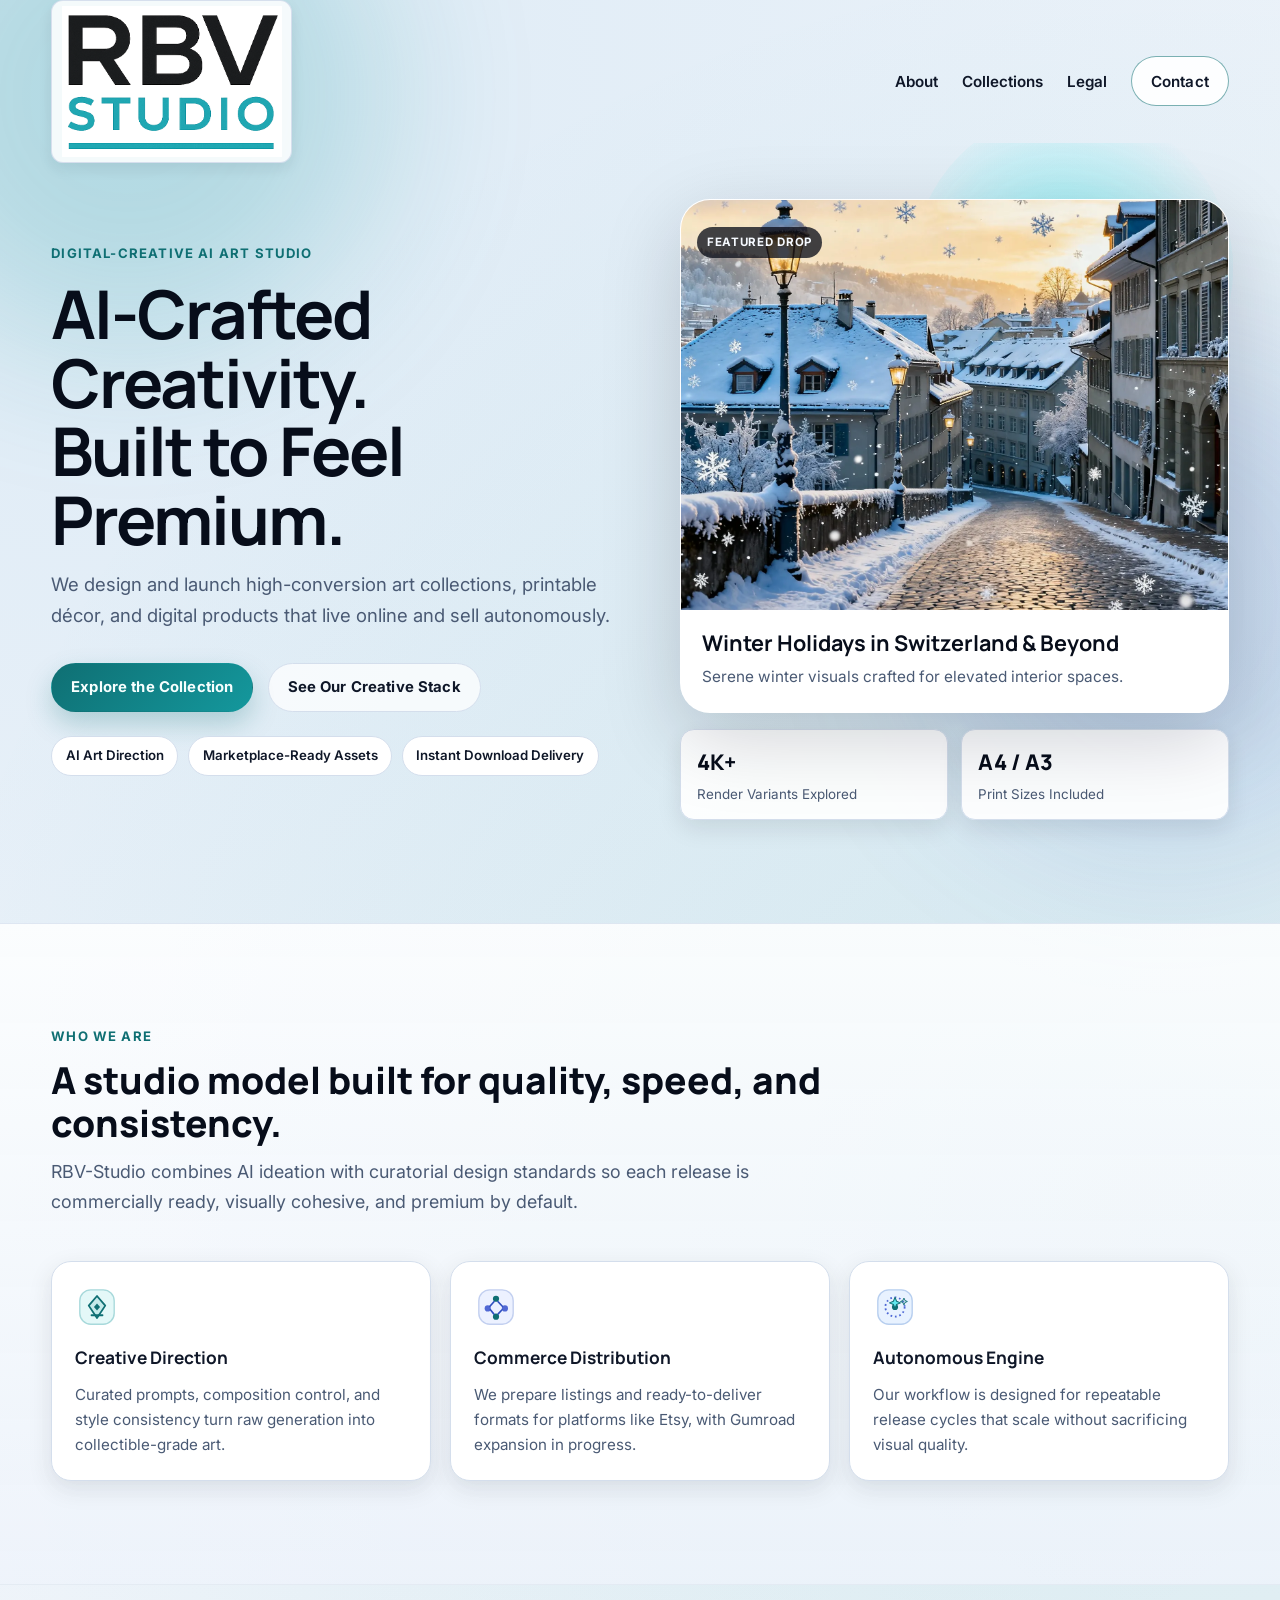
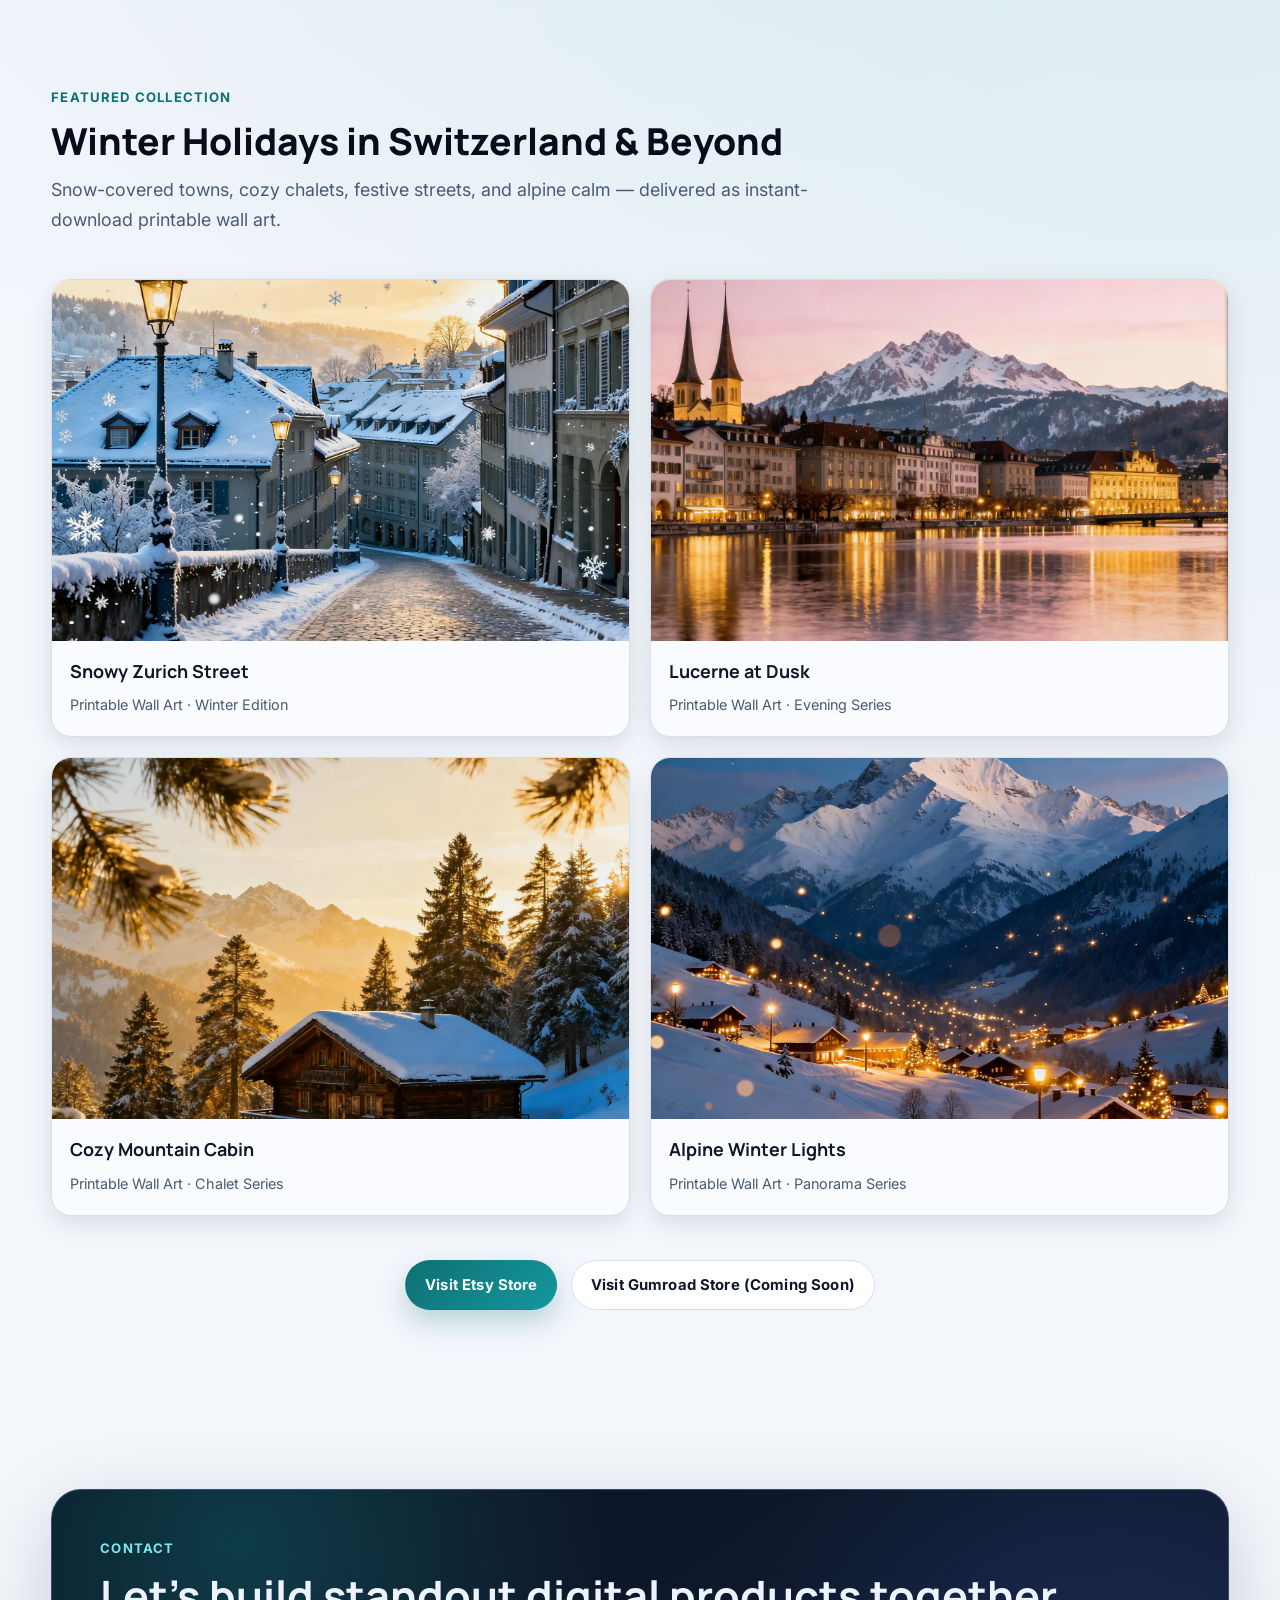
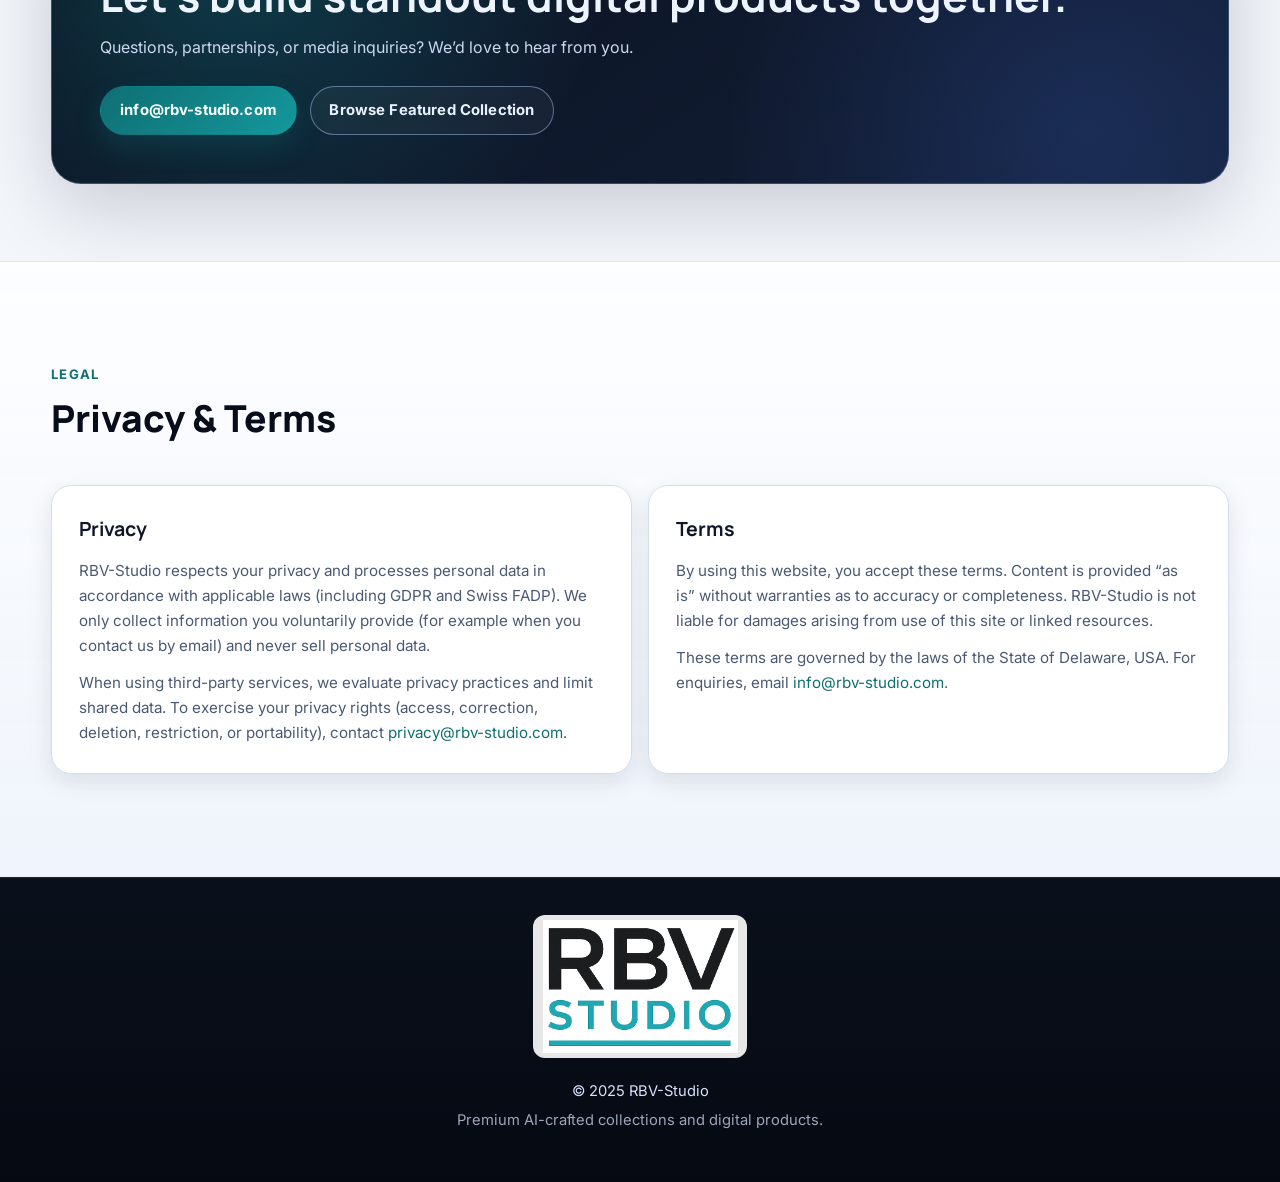
==== index.html @ 4bcbab63 "Remove non-studio venture branding elements Co-authored-by: Bandar Alsharfi <codedebate@users.norepl" ====
<!DOCTYPE html>
<html lang="en">
<head>
  <meta charset="utf-8" />
  <meta name="viewport" content="width=device-width, initial-scale=1" />
  <title>RBV-Studio — AI-Crafted Creativity, Elevated</title>
  <meta name="description" content="RBV-Studio builds premium AI-crafted art collections and digital goods designed to sell online, autonomously." />
  <meta name="theme-color" content="#0b111e" />
  <meta property="og:title" content="RBV-Studio — AI-Crafted Creativity, Elevated" />
  <meta property="og:description" content="Premium AI-generated art collections, templates, and digital products by RBV-Studio." />
  <meta property="og:type" content="website" />
  <meta property="og:image" content="assets/collections/zrh.png" />
  <meta name="twitter:card" content="summary_large_image" />
  <link rel="preconnect" href="https://fonts.googleapis.com" />
  <link rel="preconnect" href="https://fonts.gstatic.com" crossorigin />
  <link href="https://fonts.googleapis.com/css2?family=Inter:wght@400;500;600;700&family=Manrope:wght@600;700;800&display=swap" rel="stylesheet" />
  <link rel="icon" type="image/png" href="assets/favicon-32.png" />
  <link rel="manifest" href="assets/site.webmanifest" />
  <link rel="stylesheet" href="assets/style.css" />
</head>
<body>
  <div class="page-glow page-glow--top" aria-hidden="true"></div>
  <div class="page-glow page-glow--mid" aria-hidden="true"></div>

  <header class="site-header" role="banner" id="top">
    <div class="container header-inner">
      <a class="brand" href="#top" aria-label="RBV-Studio Home">
        <span class="brand-shell">
          <img src="assets/weblogo.png" alt="RBV-Studio logo" class="brand-logo" />
        </span>
      </a>

      <nav class="nav" aria-label="Primary navigation">
        <button class="nav-toggle" aria-controls="nav-menu" aria-expanded="false" aria-label="Toggle navigation menu">
          <span class="nav-toggle-bar"></span>
          <span class="nav-toggle-bar"></span>
          <span class="nav-toggle-bar"></span>
        </button>
        <ul id="nav-menu" class="nav-list">
          <li><a href="#about">About</a></li>
          <li><a href="#collections">Collections</a></li>
          <li><a href="#legal">Legal</a></li>
          <li><a class="btn btn-outline" href="#contact">Contact</a></li>
        </ul>
      </nav>
    </div>
  </header>

  <main>
    <section class="section hero" aria-labelledby="hero-title">
      <div class="container hero-grid">
        <div class="hero-copy reveal">
          <p class="eyebrow">Digital-Creative AI Art Studio</p>
          <h1 id="hero-title">AI-Crafted Creativity.<br />Built to Feel Premium.</h1>
          <p class="hero-subtitle">
            We design and launch high-conversion art collections, printable décor, and digital products that live online and sell autonomously.
          </p>
          <div class="hero-actions">
            <a class="btn btn-primary" href="#collections">Explore the Collection</a>
            <a class="btn btn-ghost" href="#about">See Our Creative Stack</a>
          </div>
          <ul class="hero-meta" aria-label="Highlights">
            <li>AI Art Direction</li>
            <li>Marketplace-Ready Assets</li>
            <li>Instant Download Delivery</li>
          </ul>
        </div>

        <div class="hero-visual reveal">
          <img src="assets/hero-aurora.svg" class="hero-illustration" alt="" aria-hidden="true" />
          <article class="spotlight-card">
            <p class="spotlight-label">Featured Drop</p>
            <figure class="spotlight-image">
              <picture>
                <source type="image/webp" srcset="assets/collections/optimized/zrh.webp" />
                <img src="assets/collections/zrh.png" alt="Snowy Zurich Street premium printable wall art" width="1200" height="800" />
              </picture>
            </figure>
            <div class="spotlight-copy">
              <h2>Winter Holidays in Switzerland &amp; Beyond</h2>
              <p>Serene winter visuals crafted for elevated interior spaces.</p>
            </div>
          </article>

          <div class="metric-grid" aria-label="Studio metrics">
            <div class="metric-card">
              <p class="metric-value">4K+</p>
              <p class="metric-label">Render Variants Explored</p>
            </div>
            <div class="metric-card">
              <p class="metric-value">A4 / A3</p>
              <p class="metric-label">Print Sizes Included</p>
            </div>
          </div>
        </div>
      </div>
    </section>

    <section id="about" class="section section-surface" aria-labelledby="about-title">
      <div class="container">
        <div class="section-head reveal">
          <p class="eyebrow">Who We Are</p>
          <h2 id="about-title">A studio model built for quality, speed, and consistency.</h2>
          <p class="lead">
            RBV-Studio combines AI ideation with curatorial design standards so each release is commercially ready, visually cohesive, and premium by default.
          </p>
        </div>

        <div class="pillar-grid">
          <article class="pillar-card reveal">
            <img src="assets/icon-craft.svg" alt="" aria-hidden="true" />
            <h3>Creative Direction</h3>
            <p>Curated prompts, composition control, and style consistency turn raw generation into collectible-grade art.</p>
          </article>
          <article class="pillar-card reveal">
            <img src="assets/icon-distribution.svg" alt="" aria-hidden="true" />
            <h3>Commerce Distribution</h3>
            <p>We prepare listings and ready-to-deliver formats for platforms like Etsy, with Gumroad expansion in progress.</p>
          </article>
          <article class="pillar-card reveal">
            <img src="assets/icon-autonomy.svg" alt="" aria-hidden="true" />
            <h3>Autonomous Engine</h3>
            <p>Our workflow is designed for repeatable release cycles that scale without sacrificing visual quality.</p>
          </article>
        </div>
      </div>
    </section>

    <section id="collections" class="section" aria-labelledby="collections-title">
      <div class="container">
        <div class="section-head reveal">
          <p class="eyebrow">Featured Collection</p>
          <h2 id="collections-title">Winter Holidays in Switzerland &amp; Beyond</h2>
          <p class="lead">
            Snow-covered towns, cozy chalets, festive streets, and alpine calm — delivered as instant-download printable wall art.
          </p>
        </div>

        <div class="collection-grid">
          <article class="collection-card reveal">
            <figure>
              <picture>
                <source type="image/webp" srcset="assets/collections/optimized/zrh.webp" />
                <img src="assets/collections/zrh.png" alt="Snowy Zurich Street printable wall art" loading="lazy" width="1200" height="800" />
              </picture>
            </figure>
            <div class="collection-copy">
              <h3>Snowy Zurich Street</h3>
              <p>Printable Wall Art · Winter Edition</p>
            </div>
          </article>

          <article class="collection-card reveal">
            <figure>
              <picture>
                <source type="image/webp" srcset="assets/collections/optimized/lu.webp" />
                <img src="assets/collections/lu.png" alt="Lucerne at Dusk printable wall art" loading="lazy" width="1200" height="800" />
              </picture>
            </figure>
            <div class="collection-copy">
              <h3>Lucerne at Dusk</h3>
              <p>Printable Wall Art · Evening Series</p>
            </div>
          </article>

          <article class="collection-card reveal">
            <figure>
              <picture>
                <source type="image/webp" srcset="assets/collections/optimized/cabin.webp" />
                <img src="assets/collections/cabin.png" alt="Cozy Mountain Cabin printable wall art" loading="lazy" width="1200" height="800" />
              </picture>
            </figure>
            <div class="collection-copy">
              <h3>Cozy Mountain Cabin</h3>
              <p>Printable Wall Art · Chalet Series</p>
            </div>
          </article>

          <article class="collection-card reveal">
            <figure>
              <picture>
                <source type="image/webp" srcset="assets/collections/optimized/alps.webp" />
                <img src="assets/collections/alps.png" alt="Alpine Winter Lights printable wall art" loading="lazy" width="1200" height="800" />
              </picture>
            </figure>
            <div class="collection-copy">
              <h3>Alpine Winter Lights</h3>
              <p>Printable Wall Art · Panorama Series</p>
            </div>
          </article>
        </div>

        <div class="collection-links reveal">
          <a class="btn btn-primary" href="https://www.etsy.com/shop/RBVStudioShop" target="_blank" rel="noopener">Visit Etsy Store</a>
          <a class="btn btn-secondary" href="#collections">Visit Gumroad Store (Coming Soon)</a>
        </div>
      </div>
    </section>

    <section id="contact" class="section section-cta" aria-labelledby="contact-title">
      <div class="container reveal">
        <div class="contact-card">
          <p class="eyebrow">Contact</p>
          <h2 id="contact-title">Let’s build standout digital products together.</h2>
          <p>Questions, partnerships, or media inquiries? We’d love to hear from you.</p>
          <div class="contact-actions">
            <a class="btn btn-primary" href="mailto:info@rbv-studio.com">info@rbv-studio.com</a>
            <a class="btn btn-ghost on-dark" href="#collections">Browse Featured Collection</a>
          </div>
        </div>
      </div>
    </section>

    <section id="legal" class="section section-surface legal" aria-labelledby="legal-title">
      <div class="container">
        <div class="section-head reveal">
          <p class="eyebrow">Legal</p>
          <h2 id="legal-title">Privacy &amp; Terms</h2>
        </div>
        <div class="legal-grid">
          <article class="legal-card reveal">
            <h3>Privacy</h3>
            <p>
              RBV-Studio respects your privacy and processes personal data in accordance with applicable laws (including GDPR and Swiss FADP). We only collect information you voluntarily provide (for example when you contact us by email) and never sell personal data.
            </p>
            <p>
              When using third-party services, we evaluate privacy practices and limit shared data. To exercise your privacy rights (access, correction, deletion, restriction, or portability), contact
              <a href="mailto:privacy@rbv-studio.com">privacy@rbv-studio.com</a>.
            </p>
          </article>
          <article class="legal-card reveal">
            <h3>Terms</h3>
            <p>
              By using this website, you accept these terms. Content is provided “as is” without warranties as to accuracy or completeness. RBV-Studio is not liable for damages arising from use of this site or linked resources.
            </p>
            <p>
              These terms are governed by the laws of the State of Delaware, USA. For enquiries, email
              <a href="mailto:info@rbv-studio.com">info@rbv-studio.com</a>.
            </p>
          </article>
        </div>
      </div>
    </section>
  </main>

  <footer class="site-footer" role="contentinfo">
    <div class="container footer-inner">
      <div class="footer-brand">
        <img src="assets/weblogo.png" alt="RBV-Studio logo" />
      </div>
      <p>© 2025 RBV-Studio</p>
      <p class="footer-muted">Premium AI-crafted collections and digital products.</p>
    </div>
  </footer>

  <script src="js/main.js"></script>
  <noscript>
    <style>
      .nav-toggle { display: none; }
      .nav-list { display: flex !important; position: static !important; max-height: none !important; opacity: 1 !important; visibility: visible !important; }
      .reveal { opacity: 1 !important; transform: none !important; }
    </style>
  </noscript>
</body>
</html>
---- assets/style.css ----
:root {
  --bg: #f3f6fb;
  --bg-deep: #0b111e;
  --surface: #ffffff;
  --surface-soft: #eef3fb;
  --surface-elevated: #f9fbff;
  --text: #0f1728;
  --text-strong: #070d1a;
  --muted: #4a5a74;
  --accent: #0f6f73;
  --accent-bright: #14989d;
  --accent-soft: #d7f1f2;
  --line: #d4deec;
  --line-dark: #24334e;
  --success: #0f8c54;
  --shadow-lg: 0 24px 80px rgba(7, 13, 26, 0.18);
  --shadow-md: 0 14px 38px rgba(10, 17, 31, 0.14);
  --shadow-sm: 0 8px 24px rgba(11, 17, 30, 0.1);
  --radius-xl: 30px;
  --radius-lg: 20px;
  --radius-md: 14px;
  --radius-sm: 10px;
  --max-width: 1200px;
  --header-height: 92px;
  --section-pad: clamp(4rem, 8vw, 7rem);
  --transition: 220ms ease;
}

*,
*::before,
*::after {
  box-sizing: border-box;
}

html {
  scroll-behavior: smooth;
}

body {
  margin: 0;
  font-family: "Inter", sans-serif;
  background:
    radial-gradient(circle at 10% 2%, rgba(66, 155, 207, 0.12), transparent 42%),
    radial-gradient(circle at 92% 28%, rgba(20, 152, 157, 0.12), transparent 38%),
    var(--bg);
  color: var(--text);
  line-height: 1.65;
  -webkit-font-smoothing: antialiased;
  text-rendering: optimizeLegibility;
}

a {
  color: var(--accent);
  text-decoration: none;
}

a:hover {
  text-decoration: underline;
}

img {
  max-width: 100%;
  display: block;
}

main {
  isolation: isolate;
}

.container {
  width: min(92%, var(--max-width));
  margin: 0 auto;
}

.section {
  padding: var(--section-pad) 0;
  position: relative;
}

.section-surface {
  background: linear-gradient(180deg, rgba(255, 255, 255, 0.84), rgba(238, 243, 251, 0.8));
  border-top: 1px solid rgba(212, 222, 236, 0.6);
  border-bottom: 1px solid rgba(212, 222, 236, 0.6);
}

.page-glow {
  position: fixed;
  width: 32rem;
  height: 32rem;
  border-radius: 50%;
  filter: blur(80px);
  opacity: 0.35;
  pointer-events: none;
  z-index: -2;
}

.page-glow--top {
  top: -10rem;
  left: -8rem;
  background: rgba(20, 152, 157, 0.6);
}

.page-glow--mid {
  bottom: 5%;
  right: -9rem;
  background: rgba(58, 98, 198, 0.42);
}

.eyebrow {
  margin: 0;
  color: var(--accent);
  font-size: 0.82rem;
  font-weight: 700;
  letter-spacing: 0.09em;
  text-transform: uppercase;
}

.section-head {
  max-width: 800px;
  margin-bottom: clamp(2rem, 4vw, 2.8rem);
}

.section-head h2 {
  margin: 0.7rem 0 0.8rem;
  font-family: "Manrope", sans-serif;
  font-weight: 800;
  font-size: clamp(1.7rem, 2.9vw, 2.7rem);
  line-height: 1.15;
  color: var(--text-strong);
}

.lead {
  margin: 0;
  color: var(--muted);
  font-size: clamp(1.02rem, 1.4vw, 1.15rem);
  max-width: 72ch;
}

.site-header {
  position: sticky;
  top: 0;
  z-index: 1100;
  border-bottom: 1px solid transparent;
  transition: background-color var(--transition), border-color var(--transition), box-shadow var(--transition);
}

.site-header.scrolled {
  background: rgba(243, 246, 251, 0.84);
  backdrop-filter: blur(14px);
  border-color: rgba(212, 222, 236, 0.72);
  box-shadow: 0 14px 30px rgba(11, 17, 30, 0.06);
}

.header-inner {
  min-height: var(--header-height);
  display: flex;
  justify-content: space-between;
  align-items: center;
  gap: 1rem;
}

.brand {
  display: inline-flex;
  align-items: center;
  text-decoration: none;
}

.brand-shell {
  border-radius: 12px;
  background: rgba(255, 255, 255, 0.85);
  padding: 0.32rem 0.6rem;
  border: 1px solid rgba(212, 222, 236, 0.95);
  box-shadow: 0 6px 14px rgba(8, 20, 40, 0.08);
}

.brand-logo {
  width: clamp(142px, 18vw, 220px);
  height: auto;
}

.nav {
  position: relative;
}

.nav-list {
  list-style: none;
  margin: 0;
  padding: 0;
  display: flex;
  align-items: center;
  gap: 1.5rem;
}

.nav-list a {
  color: var(--text);
  font-weight: 600;
  font-size: 0.95rem;
  text-decoration: none;
}

.nav-list a:hover {
  color: var(--accent);
}

.nav-toggle {
  display: none;
  width: 2.9rem;
  height: 2.9rem;
  border-radius: 50%;
  border: 1px solid var(--line);
  background: rgba(255, 255, 255, 0.9);
  align-items: center;
  justify-content: center;
  cursor: pointer;
  gap: 4px;
  padding: 0;
}

.nav-toggle-bar {
  width: 17px;
  height: 2px;
  border-radius: 2px;
  background: var(--text);
  display: block;
  transition: transform var(--transition), opacity var(--transition);
}

.nav-toggle[aria-expanded="true"] .nav-toggle-bar:nth-child(1) {
  transform: translateY(6px) rotate(45deg);
}

.nav-toggle[aria-expanded="true"] .nav-toggle-bar:nth-child(2) {
  opacity: 0;
}

.nav-toggle[aria-expanded="true"] .nav-toggle-bar:nth-child(3) {
  transform: translateY(-6px) rotate(-45deg);
}

.hero {
  padding-top: clamp(1rem, 3vw, 2.2rem);
}

.hero-grid {
  display: grid;
  grid-template-columns: minmax(0, 1fr) minmax(0, 0.95fr);
  gap: clamp(2rem, 4vw, 3.8rem);
  align-items: center;
}

.hero-copy h1 {
  margin: 0.9rem 0 1rem;
  font-family: "Manrope", sans-serif;
  font-size: clamp(2.2rem, 5.4vw, 4.2rem);
  line-height: 1.02;
  letter-spacing: -0.03em;
  color: var(--text-strong);
}

.hero-subtitle {
  margin: 0;
  max-width: 60ch;
  color: var(--muted);
  font-size: clamp(1.05rem, 1.45vw, 1.22rem);
}

.hero-actions {
  margin-top: 2rem;
  display: flex;
  gap: 0.9rem;
  flex-wrap: wrap;
}

.hero-meta {
  margin: 1.5rem 0 0;
  padding: 0;
  list-style: none;
  display: flex;
  flex-wrap: wrap;
  gap: 0.6rem;
}

.hero-meta li {
  background: var(--surface);
  border: 1px solid var(--line);
  color: var(--text);
  font-size: 0.83rem;
  font-weight: 600;
  border-radius: 999px;
  padding: 0.5rem 0.85rem;
}

.hero-visual {
  position: relative;
}

.hero-illustration {
  position: absolute;
  top: -9%;
  right: -5%;
  width: min(560px, 100%);
  z-index: 0;
  opacity: 0.95;
}

.spotlight-card {
  position: relative;
  z-index: 2;
  border-radius: var(--radius-xl);
  overflow: hidden;
  background: var(--surface);
  border: 1px solid rgba(255, 255, 255, 0.7);
  box-shadow: var(--shadow-lg);
}

.spotlight-label {
  position: absolute;
  top: 1rem;
  left: 1rem;
  background: rgba(8, 13, 24, 0.76);
  color: #f5f9ff;
  padding: 0.35rem 0.62rem;
  border-radius: 999px;
  font-size: 0.72rem;
  font-weight: 700;
  letter-spacing: 0.06em;
  text-transform: uppercase;
  z-index: 2;
}

.spotlight-image {
  margin: 0;
  aspect-ratio: 4 / 3;
}

.spotlight-image img {
  width: 100%;
  height: 100%;
  object-fit: cover;
}

.spotlight-copy {
  padding: 1.25rem 1.3rem 1.4rem;
}

.spotlight-copy h2 {
  margin: 0;
  font-family: "Manrope", sans-serif;
  font-size: 1.35rem;
  line-height: 1.2;
  color: var(--text-strong);
}

.spotlight-copy p {
  margin: 0.5rem 0 0;
  color: var(--muted);
  font-size: 0.96rem;
}

.metric-grid {
  margin-top: 1rem;
  display: grid;
  grid-template-columns: repeat(2, minmax(0, 1fr));
  gap: 0.8rem;
}

.metric-card {
  border-radius: var(--radius-md);
  border: 1px solid var(--line);
  background: rgba(255, 255, 255, 0.92);
  padding: 0.9rem 1rem;
  box-shadow: var(--shadow-sm);
}

.metric-value {
  margin: 0;
  font-family: "Manrope", sans-serif;
  font-weight: 800;
  font-size: 1.35rem;
  color: var(--text-strong);
}

.metric-label {
  margin: 0.2rem 0 0;
  color: var(--muted);
  font-size: 0.84rem;
}

.pillar-grid {
  display: grid;
  grid-template-columns: repeat(3, minmax(0, 1fr));
  gap: 1.2rem;
}

.pillar-card {
  background: var(--surface);
  border: 1px solid var(--line);
  border-radius: var(--radius-lg);
  padding: 1.45rem;
  box-shadow: var(--shadow-sm);
}

.pillar-card img {
  width: 44px;
  height: 44px;
  margin-bottom: 0.9rem;
}

.pillar-card h3 {
  margin: 0;
  font-size: 1.08rem;
  font-family: "Manrope", sans-serif;
}

.pillar-card p {
  margin: 0.6rem 0 0;
  color: var(--muted);
  font-size: 0.95rem;
}

.collection-grid {
  display: grid;
  grid-template-columns: repeat(2, minmax(0, 1fr));
  gap: 1.25rem;
}

.collection-card {
  background: var(--surface-elevated);
  border: 1px solid var(--line);
  border-radius: var(--radius-lg);
  overflow: hidden;
  box-shadow: var(--shadow-sm);
  transition: transform var(--transition), box-shadow var(--transition), border-color var(--transition);
}

.collection-card:hover {
  transform: translateY(-3px);
  box-shadow: var(--shadow-md);
  border-color: rgba(20, 152, 157, 0.42);
}

.collection-card figure {
  margin: 0;
  aspect-ratio: 16 / 10;
}

.collection-card img {
  width: 100%;
  height: 100%;
  object-fit: cover;
}

.collection-copy {
  padding: 1rem 1.1rem 1.2rem;
}

.collection-copy h3 {
  margin: 0;
  font-family: "Manrope", sans-serif;
  font-size: 1.12rem;
}

.collection-copy p {
  margin: 0.45rem 0 0;
  color: var(--muted);
  font-size: 0.9rem;
}

.collection-links {
  display: flex;
  justify-content: center;
  gap: 0.85rem;
  margin-top: clamp(2rem, 3.5vw, 2.8rem);
  flex-wrap: wrap;
}

.section-cta {
  padding-top: clamp(3.5rem, 6vw, 5rem);
  padding-bottom: clamp(3.5rem, 6vw, 5rem);
}

.contact-card {
  background:
    radial-gradient(circle at 16% 18%, rgba(20, 152, 157, 0.3), transparent 36%),
    radial-gradient(circle at 88% 82%, rgba(58, 98, 198, 0.24), transparent 34%),
    linear-gradient(145deg, #0b1220, #121e36);
  border: 1px solid rgba(104, 130, 177, 0.45);
  box-shadow: var(--shadow-lg);
  border-radius: var(--radius-xl);
  padding: clamp(1.8rem, 3.8vw, 3rem);
  color: #eef4ff;
}

.contact-card .eyebrow {
  color: #7ee8ec;
}

.contact-card h2 {
  margin: 0.75rem 0 0.9rem;
  font-family: "Manrope", sans-serif;
  font-size: clamp(1.7rem, 3.4vw, 2.7rem);
  line-height: 1.1;
}

.contact-card p {
  margin: 0;
  color: #ccd8f0;
  max-width: 65ch;
}

.contact-actions {
  margin-top: 1.6rem;
  display: flex;
  gap: 0.8rem;
  flex-wrap: wrap;
}

.legal-grid {
  display: grid;
  grid-template-columns: repeat(2, minmax(0, 1fr));
  gap: 1rem;
}

.legal-card {
  background: var(--surface);
  border: 1px solid var(--line);
  border-radius: var(--radius-lg);
  box-shadow: var(--shadow-sm);
  padding: clamp(1.2rem, 2.2vw, 1.7rem);
}

.legal-card h3 {
  margin: 0 0 0.8rem;
  font-family: "Manrope", sans-serif;
  font-size: 1.22rem;
}

.legal-card p {
  margin: 0 0 0.75rem;
  color: var(--muted);
  font-size: 0.95rem;
}

.legal-card p:last-child {
  margin-bottom: 0;
}

.site-footer {
  background: linear-gradient(180deg, #0a101b, #050912);
  color: #d5e2ff;
  border-top: 1px solid rgba(52, 72, 109, 0.5);
}

.footer-inner {
  padding: 2.3rem 0 2.8rem;
  text-align: center;
}

.footer-brand {
  display: inline-flex;
  border-radius: 12px;
  background: rgba(255, 255, 255, 0.9);
  padding: 0.32rem 0.62rem;
  margin-bottom: 1rem;
}

.footer-brand img {
  width: clamp(142px, 16vw, 195px);
  height: auto;
}

.footer-inner p {
  margin: 0.3rem 0;
  font-size: 0.92rem;
}

.footer-muted {
  color: rgba(213, 226, 255, 0.72);
  font-size: 0.88rem;
}

.btn {
  display: inline-flex;
  align-items: center;
  justify-content: center;
  gap: 0.4rem;
  border-radius: 999px;
  border: 1px solid transparent;
  font-weight: 700;
  font-size: 0.93rem;
  letter-spacing: 0.01em;
  padding: 0.72rem 1.18rem;
  text-decoration: none;
  cursor: pointer;
  transition: transform var(--transition), background-color var(--transition), border-color var(--transition), color var(--transition), box-shadow var(--transition);
}

.btn:hover {
  text-decoration: none;
  transform: translateY(-1px);
}

.btn-primary {
  background: linear-gradient(135deg, var(--accent), var(--accent-bright));
  color: #f7fffe;
  box-shadow: 0 12px 26px rgba(15, 111, 115, 0.25);
}

.btn-primary:hover {
  filter: brightness(1.04);
}

.btn-secondary {
  background: var(--surface);
  color: var(--text);
  border-color: var(--line);
}

.btn-secondary:hover {
  border-color: var(--accent);
  color: var(--accent);
}

.btn-outline {
  border-color: rgba(15, 111, 115, 0.55);
  color: var(--accent);
  background: rgba(255, 255, 255, 0.9);
}

.btn-outline:hover {
  background: rgba(15, 111, 115, 0.08);
}

.btn-ghost {
  border-color: var(--line);
  color: var(--text);
  background: rgba(255, 255, 255, 0.72);
}

.btn-ghost:hover {
  border-color: var(--accent);
  color: var(--accent);
}

.btn-ghost.on-dark {
  border-color: rgba(176, 206, 255, 0.46);
  color: #e8f1ff;
  background: rgba(255, 255, 255, 0.04);
}

.btn-ghost.on-dark:hover {
  border-color: #7ee8ec;
  color: #e8ffff;
  background: rgba(126, 232, 236, 0.1);
}

.section[id] {
  scroll-margin-top: calc(var(--header-height) + 1.5rem);
}

:focus-visible {
  outline: 3px solid rgba(20, 152, 157, 0.45);
  outline-offset: 2px;
}

.reveal {
  opacity: 1;
  transform: none;
  transition: opacity 350ms ease, transform 350ms ease;
}

.reveal.is-visible {
  opacity: 1;
  transform: none;
}

@media (max-width: 1080px) {
  :root {
    --header-height: 86px;
  }

  .hero-grid {
    grid-template-columns: 1fr;
    gap: 2.1rem;
  }

  .hero-illustration {
    top: -9%;
    right: 0;
    width: min(620px, 96%);
  }

  .section-head {
    max-width: 95%;
  }
}

@media (max-width: 900px) {
  :root {
    --section-pad: clamp(3.2rem, 8vw, 5rem);
  }

  .nav-toggle {
    display: inline-flex;
    flex-direction: column;
  }

  .nav-list {
    position: absolute;
    right: 0;
    top: calc(100% + 0.55rem);
    width: min(19rem, 90vw);
    background: rgba(255, 255, 255, 0.98);
    border: 1px solid var(--line);
    border-radius: 18px;
    box-shadow: 0 18px 36px rgba(8, 16, 31, 0.16);
    padding: 0.8rem;
    gap: 0.35rem;
    flex-direction: column;
    align-items: stretch;
    opacity: 0;
    visibility: hidden;
    transform: translateY(-8px);
    pointer-events: none;
    transition: opacity var(--transition), transform var(--transition), visibility var(--transition);
  }

  .nav-list.open {
    opacity: 1;
    visibility: visible;
    transform: translateY(0);
    pointer-events: auto;
  }

  .nav-list a {
    border-radius: 11px;
    padding: 0.72rem 0.75rem;
    width: 100%;
  }

  .nav-list a:hover {
    background: var(--surface-soft);
  }

  .btn-outline {
    justify-content: center;
  }

  .pillar-grid,
  .collection-grid,
  .legal-grid {
    grid-template-columns: 1fr;
  }
}

@media (max-width: 640px) {
  :root {
    --header-height: 78px;
  }

  body.menu-open {
    overflow: hidden;
  }

  .brand-shell {
    padding: 0.2rem 0.42rem;
  }

  .brand-logo {
    width: clamp(116px, 37vw, 156px);
  }

  .hero-actions,
  .contact-actions {
    flex-direction: column;
    align-items: stretch;
  }

  .hero-actions .btn,
  .contact-actions .btn {
    width: 100%;
  }

  .hero-meta {
    gap: 0.45rem;
  }

  .hero-meta li {
    font-size: 0.78rem;
    padding: 0.45rem 0.7rem;
  }

  .metric-grid {
    grid-template-columns: 1fr;
  }

  .collection-links .btn {
    width: 100%;
  }

  .contact-card {
    border-radius: 24px;
  }

  .legal-card p {
    font-size: 0.92rem;
  }
}

@media (prefers-reduced-motion: reduce) {
  *,
  *::before,
  *::after {
    animation-duration: 0.01ms !important;
    animation-iteration-count: 1 !important;
    transition-duration: 0.01ms !important;
    scroll-behavior: auto !important;
  }

  .reveal {
    opacity: 1 !important;
    transform: none !important;
  }
}
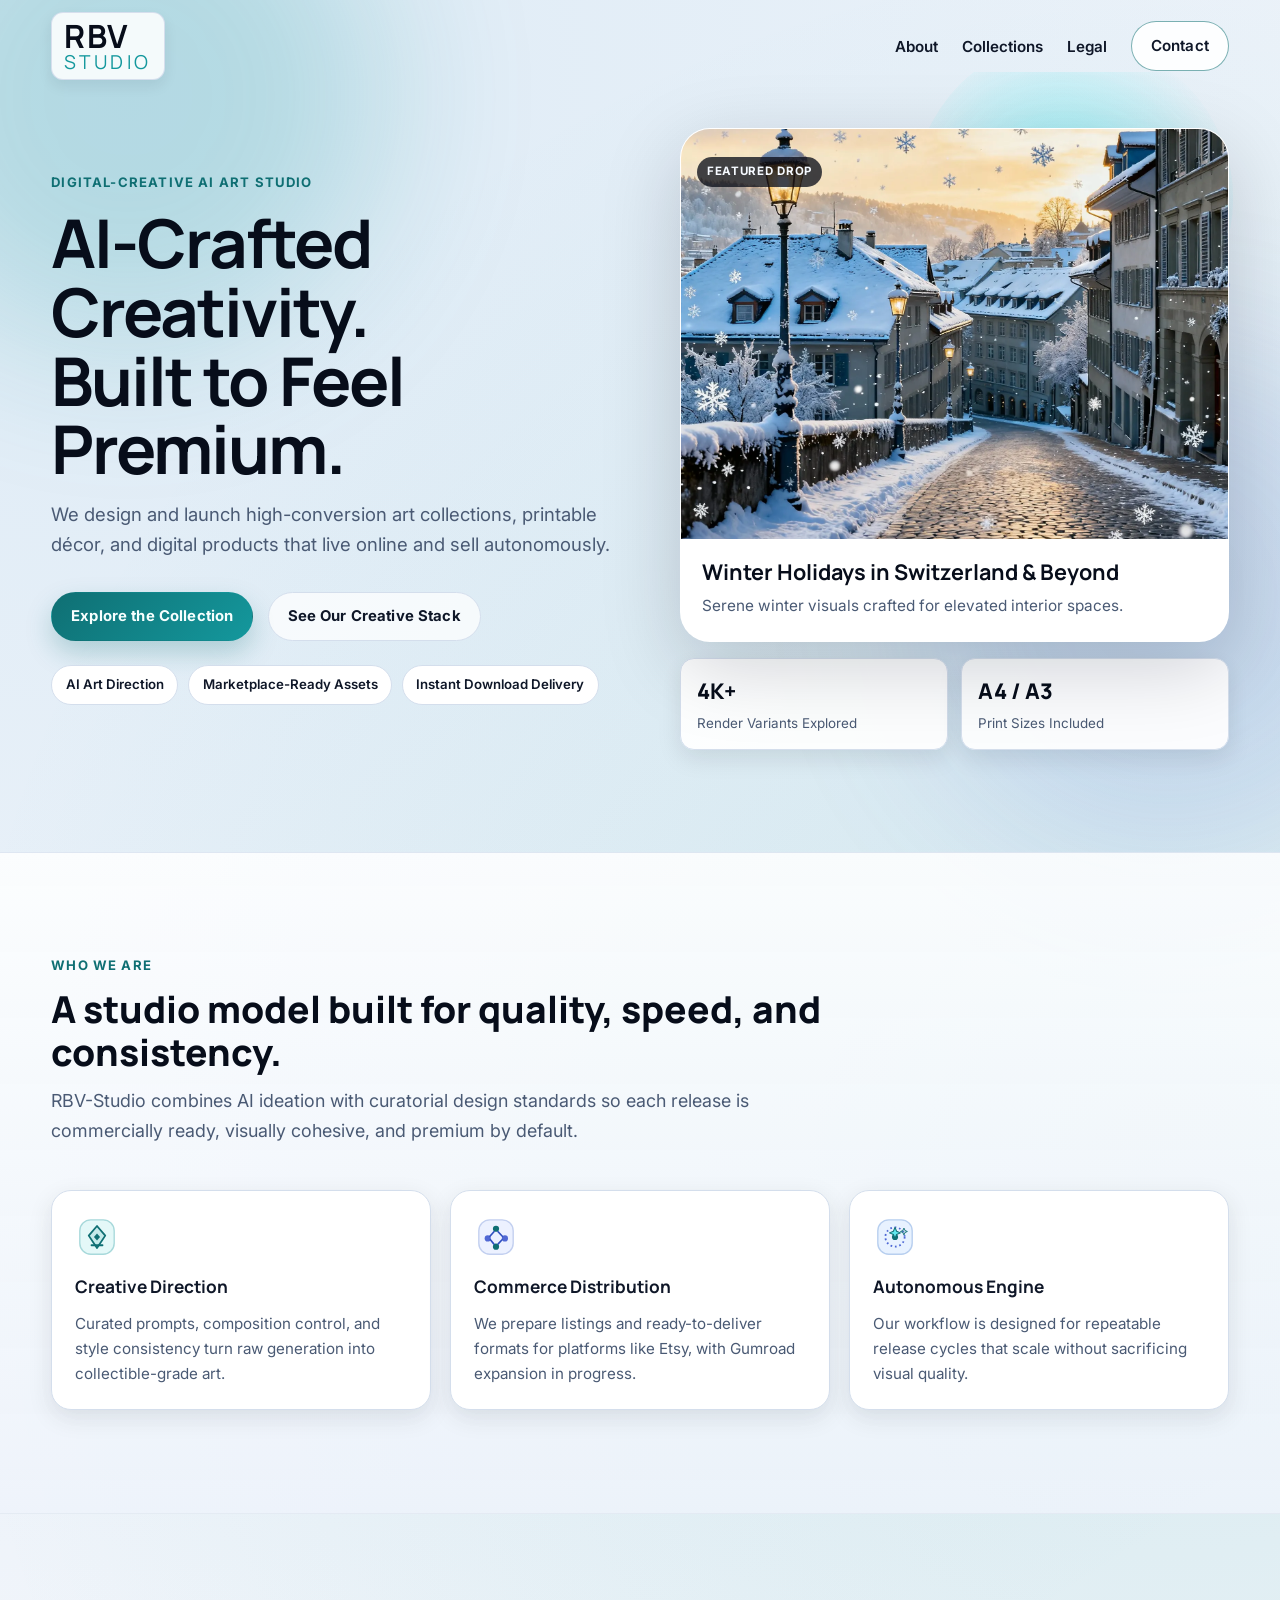
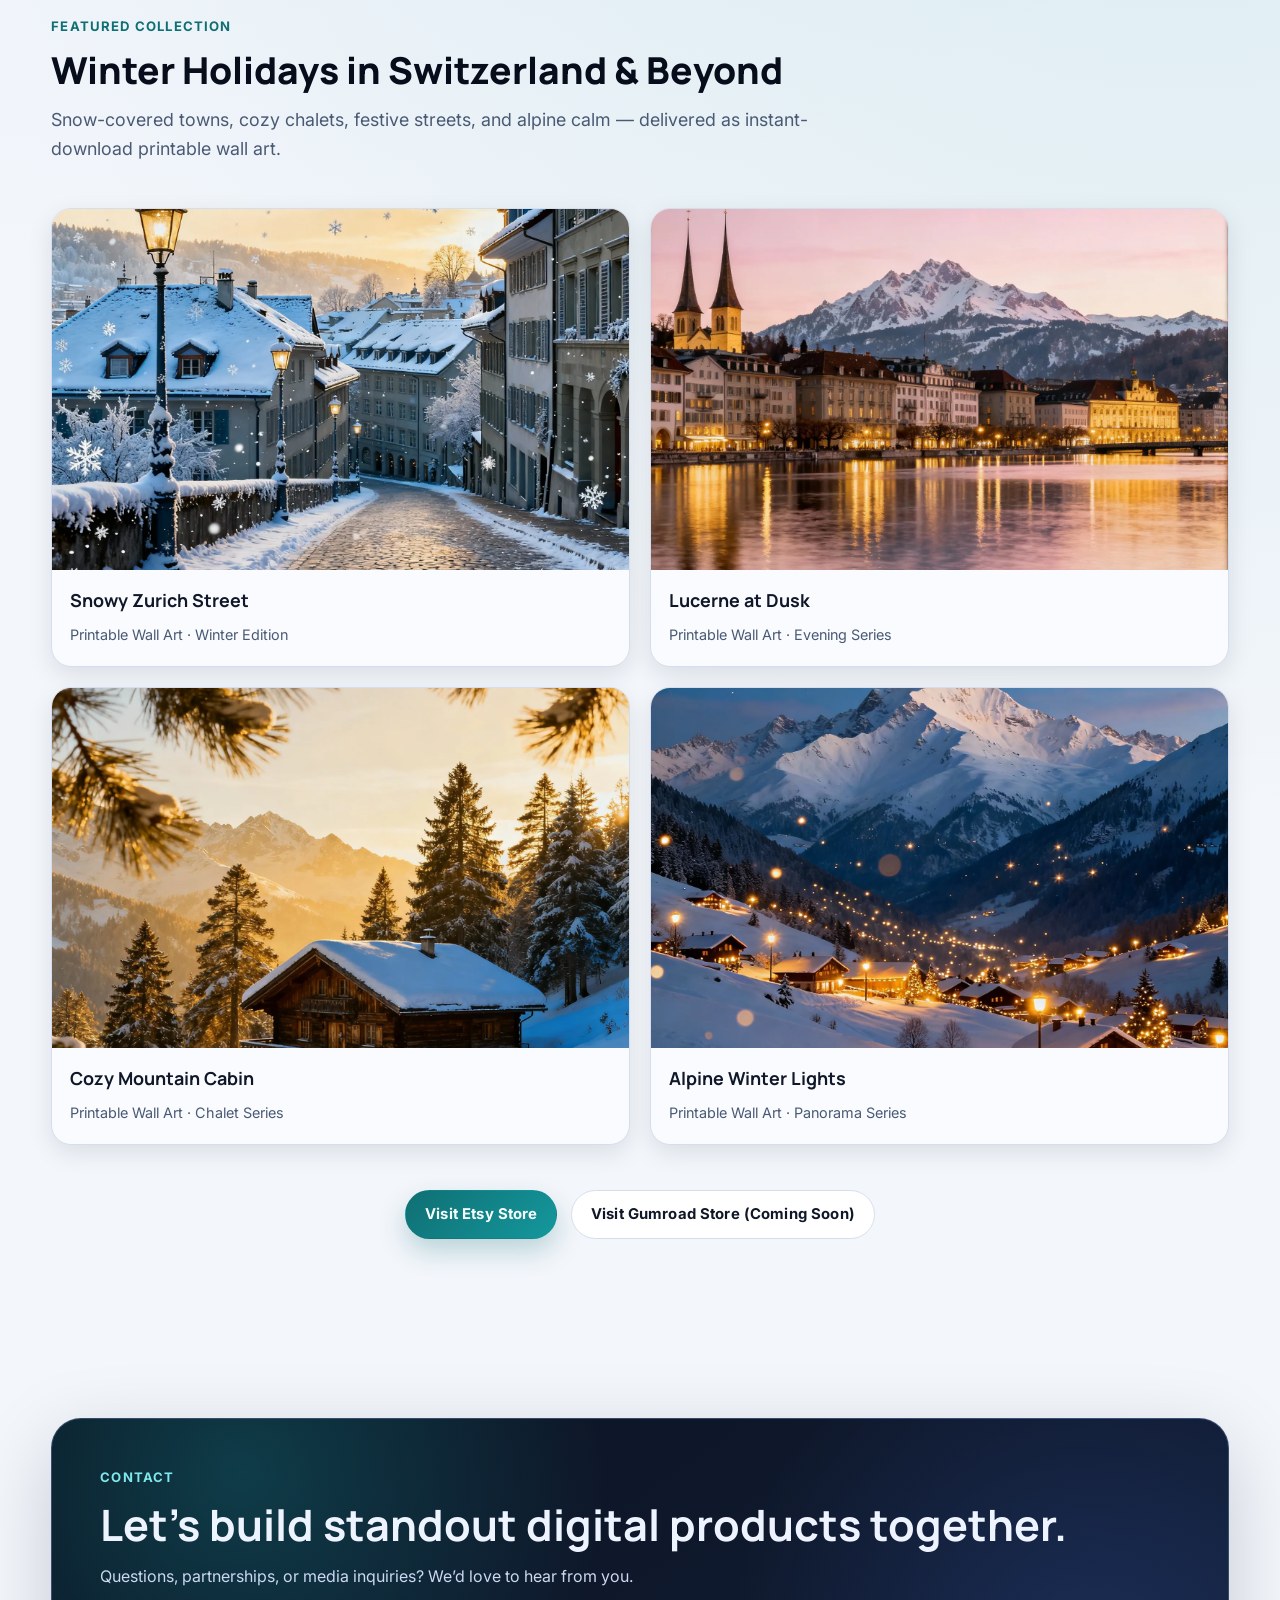
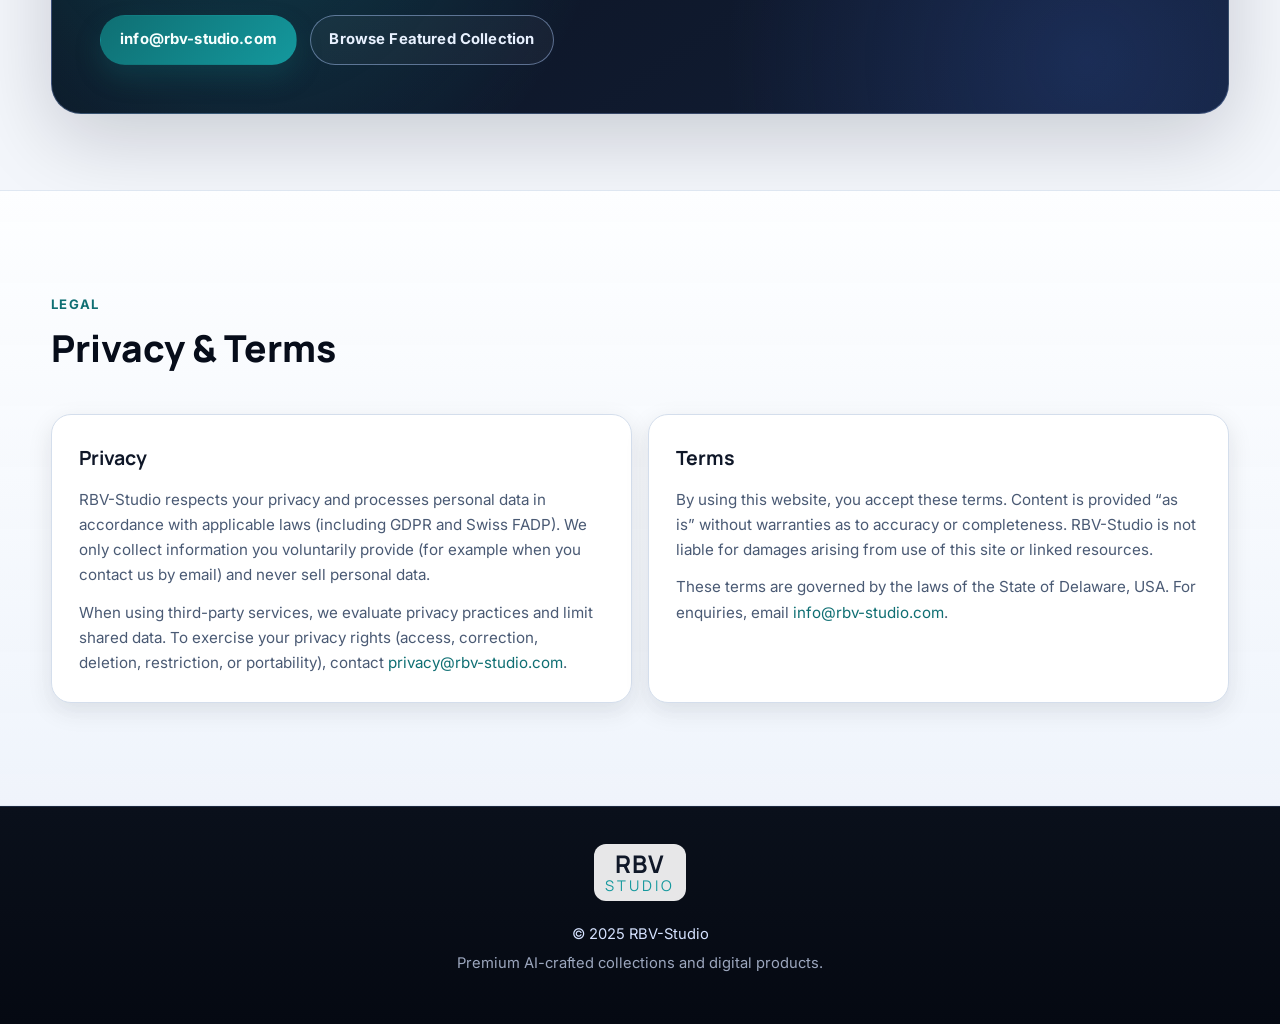
==== commit 48905068: "Replace header and footer logos with text wordmarks Co-authored-by: Bandar Alsharfi <codedebate@user" ====
--- a/index.html
+++ b/index.html
@@ -26,7 +26,10 @@
     <div class="container header-inner">
       <a class="brand" href="#top" aria-label="RBV-Studio Home">
         <span class="brand-shell">
-          <img src="assets/weblogo.png" alt="RBV-Studio logo" class="brand-logo" />
+          <span class="brand-wordmark" aria-hidden="true">
+            <strong>RBV</strong>
+            <em>STUDIO</em>
+          </span>
         </span>
       </a>
 
@@ -246,7 +249,10 @@
   <footer class="site-footer" role="contentinfo">
     <div class="container footer-inner">
       <div class="footer-brand">
-        <img src="assets/weblogo.png" alt="RBV-Studio logo" />
+        <span class="footer-wordmark" aria-hidden="true">
+          <strong>RBV</strong>
+          <em>STUDIO</em>
+        </span>
       </div>
       <p>© 2025 RBV-Studio</p>
       <p class="footer-muted">Premium AI-crafted collections and digital products.</p>
--- a/assets/style.css
+++ b/assets/style.css
@@ -168,14 +168,30 @@
 .brand-shell {
   border-radius: 12px;
   background: rgba(255, 255, 255, 0.85);
-  padding: 0.32rem 0.6rem;
+  padding: 0.46rem 0.74rem;
   border: 1px solid rgba(212, 222, 236, 0.95);
   box-shadow: 0 6px 14px rgba(8, 20, 40, 0.08);
 }
 
-.brand-logo {
-  width: clamp(142px, 18vw, 220px);
-  height: auto;
+.brand-wordmark {
+  display: grid;
+  line-height: 1;
+  gap: 0.05rem;
+}
+
+.brand-wordmark strong {
+  font-family: "Manrope", sans-serif;
+  font-size: clamp(1.2rem, 2.8vw, 2rem);
+  letter-spacing: 0.05em;
+  color: var(--text-strong);
+}
+
+.brand-wordmark em {
+  font-style: normal;
+  font-family: "Manrope", sans-serif;
+  font-size: clamp(0.8rem, 1.7vw, 1.2rem);
+  letter-spacing: 0.18em;
+  color: var(--accent-bright);
 }
 
 .nav {
@@ -560,13 +576,29 @@
   display: inline-flex;
   border-radius: 12px;
   background: rgba(255, 255, 255, 0.9);
-  padding: 0.32rem 0.62rem;
+  padding: 0.52rem 0.7rem;
   margin-bottom: 1rem;
 }
 
-.footer-brand img {
-  width: clamp(142px, 16vw, 195px);
-  height: auto;
+.footer-wordmark {
+  display: grid;
+  line-height: 1;
+  gap: 0.06rem;
+}
+
+.footer-wordmark strong {
+  font-family: "Manrope", sans-serif;
+  font-size: clamp(1.1rem, 1.9vw, 1.7rem);
+  letter-spacing: 0.06em;
+  color: #101828;
+}
+
+.footer-wordmark em {
+  font-style: normal;
+  font-family: "Manrope", sans-serif;
+  font-size: clamp(0.72rem, 1.15vw, 1rem);
+  letter-spacing: 0.2em;
+  color: #14989d;
 }
 
 .footer-inner p {
@@ -766,8 +798,12 @@
     padding: 0.2rem 0.42rem;
   }
 
-  .brand-logo {
-    width: clamp(116px, 37vw, 156px);
+  .brand-wordmark strong {
+    font-size: clamp(1rem, 8vw, 1.45rem);
+  }
+
+  .brand-wordmark em {
+    font-size: clamp(0.66rem, 4vw, 0.92rem);
   }
 
   .hero-actions,
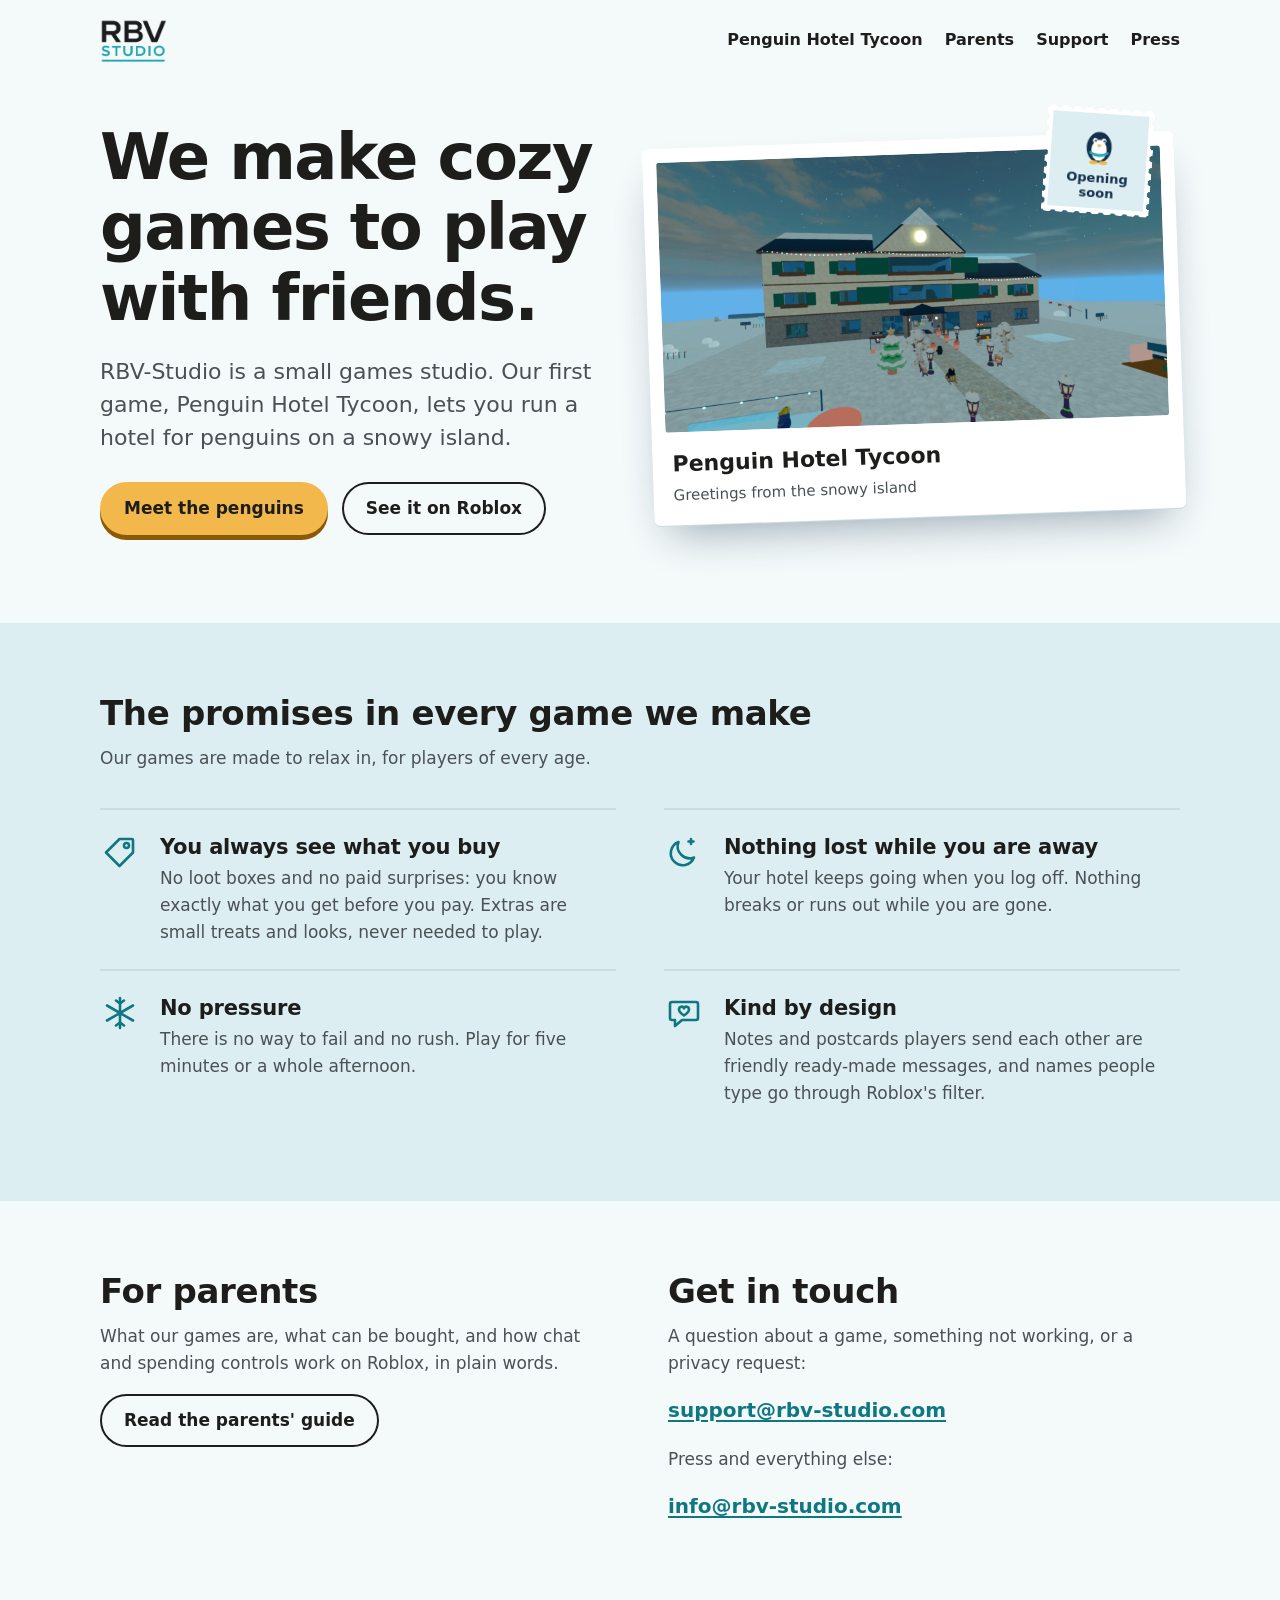
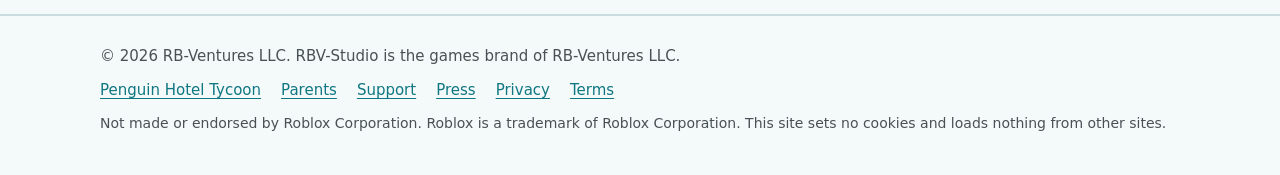
==== commit 15eeca1f: "RBV-Studio becomes the games studio: a home page, Penguin Hotel Tycoon's page and the studio pages T" ====
--- a/index.html
+++ b/index.html
@@ -1,271 +1,118 @@
-<!DOCTYPE html>
-<html lang="en">
+<!doctype html>
+<html lang="en" data-live="false">
 <head>
-  <meta charset="utf-8" />
-  <meta name="viewport" content="width=device-width, initial-scale=1" />
-  <title>RBV-Studio — AI-Crafted Creativity, Elevated</title>
-  <meta name="description" content="RBV-Studio builds premium AI-crafted art collections and digital goods designed to sell online, autonomously." />
-  <meta name="theme-color" content="#0b111e" />
-  <meta property="og:title" content="RBV-Studio — AI-Crafted Creativity, Elevated" />
-  <meta property="og:description" content="Premium AI-generated art collections, templates, and digital products by RBV-Studio." />
-  <meta property="og:type" content="website" />
-  <meta property="og:image" content="assets/collections/zrh.png" />
-  <meta name="twitter:card" content="summary_large_image" />
-  <link rel="preconnect" href="https://fonts.googleapis.com" />
-  <link rel="preconnect" href="https://fonts.gstatic.com" crossorigin />
-  <link href="https://fonts.googleapis.com/css2?family=Inter:wght@400;500;600;700&family=Manrope:wght@600;700;800&display=swap" rel="stylesheet" />
-  <link rel="icon" type="image/png" href="assets/favicon-32.png" />
-  <link rel="manifest" href="assets/site.webmanifest" />
-  <link rel="stylesheet" href="assets/style.css" />
+  <meta charset="utf-8">
+  <meta name="viewport" content="width=device-width, initial-scale=1">
+  <title>RBV-Studio — cozy games to play together</title>
+  <meta name="description" content="RBV-Studio makes cozy games to play with friends. Our first game, Penguin Hotel Tycoon, is coming to Roblox.">
+  <meta name="theme-color" content="#f4f9fa">
+  <link rel="canonical" href="https://rbv-studio.com/">
+  <meta property="og:title" content="RBV-Studio">
+  <meta property="og:description" content="Cozy games to play together. Our first game, Penguin Hotel Tycoon, is coming to Roblox.">
+  <meta property="og:image" content="https://rbv-studio.com/penguin-hotel-tycoon/img/hotel-dusk.jpg">
+  <meta property="og:url" content="https://rbv-studio.com/">
+  <meta property="og:type" content="website">
+  <meta name="twitter:card" content="summary_large_image">
+  <link rel="icon" href="/assets/favicon-32.png" type="image/png" sizes="32x32">
+  <link rel="apple-touch-icon" href="/assets/apple-touch-icon.png">
+  <link rel="manifest" href="/assets/site.webmanifest">
+  <link rel="stylesheet" href="/assets/site.css">
 </head>
 <body>
-  <div class="page-glow page-glow--top" aria-hidden="true"></div>
-  <div class="page-glow page-glow--mid" aria-hidden="true"></div>
-
-  <header class="site-header" role="banner" id="top">
-    <div class="container header-inner">
-      <a class="brand" href="#top" aria-label="RBV-Studio Home">
-        <span class="brand-shell">
-          <span class="brand-wordmark" aria-hidden="true">
-            <strong>RBV</strong>
-            <em>STUDIO</em>
-          </span>
-        </span>
-      </a>
-
-      <nav class="nav" aria-label="Primary navigation">
-        <button class="nav-toggle" aria-controls="nav-menu" aria-expanded="false" aria-label="Toggle navigation menu">
-          <span class="nav-toggle-bar"></span>
-          <span class="nav-toggle-bar"></span>
-          <span class="nav-toggle-bar"></span>
-        </button>
-        <ul id="nav-menu" class="nav-list">
-          <li><a href="#about">About</a></li>
-          <li><a href="#collections">Collections</a></li>
-          <li><a href="#legal">Legal</a></li>
-          <li><a class="btn btn-outline" href="#contact">Contact</a></li>
-        </ul>
+  <header class="top">
+    <div class="wrap">
+      <a class="brand" href="/"><img src="/assets/weblogo.png" alt="RBV-Studio" width="655" height="448"></a>
+      <nav aria-label="Main">
+        <a href="/penguin-hotel-tycoon/">Penguin Hotel Tycoon</a>
+        <a href="/parents/">Parents</a>
+        <a href="/support/">Support</a>
+        <a href="/press/">Press</a>
       </nav>
     </div>
   </header>
 
   <main>
-    <section class="section hero" aria-labelledby="hero-title">
-      <div class="container hero-grid">
-        <div class="hero-copy reveal">
-          <p class="eyebrow">Digital-Creative AI Art Studio</p>
-          <h1 id="hero-title">AI-Crafted Creativity.<br />Built to Feel Premium.</h1>
-          <p class="hero-subtitle">
-            We design and launch high-conversion art collections, printable décor, and digital products that live online and sell autonomously.
-          </p>
-          <div class="hero-actions">
-            <a class="btn btn-primary" href="#collections">Explore the Collection</a>
-            <a class="btn btn-ghost" href="#about">See Our Creative Stack</a>
+    <section class="hero">
+      <div class="wrap">
+        <div>
+          <h1>We make cozy games to play with friends.</h1>
+          <p class="lede">RBV-Studio is a small games studio. Our first game, Penguin Hotel Tycoon, lets you run a hotel for penguins on a snowy island.</p>
+          <div class="actions">
+            <a class="button" href="/penguin-hotel-tycoon/">Meet the penguins</a>
+            <a class="button quiet js-play" href="https://www.roblox.com/games/127537773195960/Penguin-Hotel-Tycoon" rel="noopener">
+              <span class="when-live">Play free on Roblox</span><span class="when-soon">See it on Roblox</span>
+            </a>
           </div>
-          <ul class="hero-meta" aria-label="Highlights">
-            <li>AI Art Direction</li>
-            <li>Marketplace-Ready Assets</li>
-            <li>Instant Download Delivery</li>
-          </ul>
         </div>
-
-        <div class="hero-visual reveal">
-          <img src="assets/hero-aurora.svg" class="hero-illustration" alt="" aria-hidden="true" />
-          <article class="spotlight-card">
-            <p class="spotlight-label">Featured Drop</p>
-            <figure class="spotlight-image">
-              <picture>
-                <source type="image/webp" srcset="assets/collections/optimized/zrh.webp" />
-                <img src="assets/collections/zrh.png" alt="Snowy Zurich Street premium printable wall art" width="1200" height="800" />
-              </picture>
-            </figure>
-            <div class="spotlight-copy">
-              <h2>Winter Holidays in Switzerland &amp; Beyond</h2>
-              <p>Serene winter visuals crafted for elevated interior spaces.</p>
-            </div>
-          </article>
-
-          <div class="metric-grid" aria-label="Studio metrics">
-            <div class="metric-card">
-              <p class="metric-value">4K+</p>
-              <p class="metric-label">Render Variants Explored</p>
-            </div>
-            <div class="metric-card">
-              <p class="metric-value">A4 / A3</p>
-              <p class="metric-label">Print Sizes Included</p>
+        <a class="postcard" href="/penguin-hotel-tycoon/" aria-label="Penguin Hotel Tycoon: about the game">
+          <img src="/penguin-hotel-tycoon/img/hotel-dusk.jpg" alt="A chalet-style penguin hotel with two wings at dusk, lamps along the snowy path" width="1600" height="858">
+          <div class="line"><strong>Penguin Hotel Tycoon</strong><span>Greetings from the snowy island</span></div>
+          <div class="stamp" aria-hidden="true">
+            <div class="face">
+              <svg viewBox="0 0 48 48"><ellipse cx="24" cy="27" rx="13" ry="16" fill="#14304a"/><ellipse cx="24" cy="30" rx="8" ry="11" fill="#fff"/><circle cx="19.5" cy="20" r="2.4" fill="#fff"/><circle cx="28.5" cy="20" r="2.4" fill="#fff"/><circle cx="20" cy="20.4" r="1.1" fill="#14304a"/><circle cx="29" cy="20.4" r="1.1" fill="#14304a"/><path d="M21.5 24h5l-2.5 3.6z" fill="#f2b84b"/><path d="M14 31q10 6 20 0v3q-10 6-20 0z" fill="#21a8b4"/><ellipse cx="19" cy="43" rx="4.5" ry="2" fill="#f2b84b"/><ellipse cx="29" cy="43" rx="4.5" ry="2" fill="#f2b84b"/></svg>
+              <span class="when-soon">Opening soon</span><span class="when-live">Now on Roblox</span>
             </div>
           </div>
-        </div>
+        </a>
       </div>
     </section>
 
-    <section id="about" class="section section-surface" aria-labelledby="about-title">
-      <div class="container">
-        <div class="section-head reveal">
-          <p class="eyebrow">Who We Are</p>
-          <h2 id="about-title">A studio model built for quality, speed, and consistency.</h2>
-          <p class="lead">
-            RBV-Studio combines AI ideation with curatorial design standards so each release is commercially ready, visually cohesive, and premium by default.
-          </p>
-        </div>
-
-        <div class="pillar-grid">
-          <article class="pillar-card reveal">
-            <img src="assets/icon-craft.svg" alt="" aria-hidden="true" />
-            <h3>Creative Direction</h3>
-            <p>Curated prompts, composition control, and style consistency turn raw generation into collectible-grade art.</p>
-          </article>
-          <article class="pillar-card reveal">
-            <img src="assets/icon-distribution.svg" alt="" aria-hidden="true" />
-            <h3>Commerce Distribution</h3>
-            <p>We prepare listings and ready-to-deliver formats for platforms like Etsy, with Gumroad expansion in progress.</p>
-          </article>
-          <article class="pillar-card reveal">
-            <img src="assets/icon-autonomy.svg" alt="" aria-hidden="true" />
-            <h3>Autonomous Engine</h3>
-            <p>Our workflow is designed for repeatable release cycles that scale without sacrificing visual quality.</p>
-          </article>
-        </div>
+    <section class="band ice">
+      <div class="wrap">
+        <h2>The promises in every game we make</h2>
+        <p class="intro">Our games are made to relax in, for players of every age.</p>
+        <ul class="promises">
+          <li>
+            <svg viewBox="0 0 40 40" fill="none" stroke="currentColor" stroke-width="2.6" stroke-linecap="round" stroke-linejoin="round" aria-hidden="true"><path d="M6 20.5 19.5 7H32a1 1 0 0 1 1 1v12.5L19.5 34z"/><circle cx="26.5" cy="13.5" r="2.5"/></svg>
+            <div><h3>You always see what you buy</h3><p>No loot boxes and no paid surprises: you know exactly what you get before you pay. Extras are small treats and looks, never needed to play.</p></div>
+          </li>
+          <li>
+            <svg viewBox="0 0 40 40" fill="none" stroke="currentColor" stroke-width="2.6" stroke-linecap="round" stroke-linejoin="round" aria-hidden="true"><path d="M30 25.5A12 12 0 0 1 14.5 10a12 12 0 1 0 15.5 15.5z"/><path d="M27 7v5M24.5 9.5h5"/></svg>
+            <div><h3>Nothing lost while you are away</h3><p>Your hotel keeps going when you log off. Nothing breaks or runs out while you are gone.</p></div>
+          </li>
+          <li>
+            <svg viewBox="0 0 40 40" fill="none" stroke="currentColor" stroke-width="2.6" stroke-linecap="round" stroke-linejoin="round" aria-hidden="true"><path d="M20 5v30M7 12.5l26 15M7 27.5l26-15"/><path d="M16 7.5l4 3 4-3M16 32.5l4-3 4 3"/></svg>
+            <div><h3>No pressure</h3><p>There is no way to fail and no rush. Play for five minutes or a whole afternoon.</p></div>
+          </li>
+          <li>
+            <svg viewBox="0 0 40 40" fill="none" stroke="currentColor" stroke-width="2.6" stroke-linecap="round" stroke-linejoin="round" aria-hidden="true"><path d="M8 9h24a2 2 0 0 1 2 2v14a2 2 0 0 1-2 2H18l-7 6v-6H8a2 2 0 0 1-2-2V11a2 2 0 0 1 2-2z"/><path d="M20 22.5s-5-3-5-6.2a2.6 2.6 0 0 1 5-1 2.6 2.6 0 0 1 5 1c0 3.2-5 6.2-5 6.2z"/></svg>
+            <div><h3>Kind by design</h3><p>Notes and postcards players send each other are friendly ready-made messages, and names people type go through Roblox's filter.</p></div>
+          </li>
+        </ul>
       </div>
     </section>
 
-    <section id="collections" class="section" aria-labelledby="collections-title">
-      <div class="container">
-        <div class="section-head reveal">
-          <p class="eyebrow">Featured Collection</p>
-          <h2 id="collections-title">Winter Holidays in Switzerland &amp; Beyond</h2>
-          <p class="lead">
-            Snow-covered towns, cozy chalets, festive streets, and alpine calm — delivered as instant-download printable wall art.
-          </p>
+    <section class="band">
+      <div class="wrap split">
+        <div>
+          <h2>For parents</h2>
+          <p>What our games are, what can be bought, and how chat and spending controls work on Roblox, in plain words.</p>
+          <a class="button quiet" href="/parents/">Read the parents' guide</a>
         </div>
-
-        <div class="collection-grid">
-          <article class="collection-card reveal">
-            <figure>
-              <picture>
-                <source type="image/webp" srcset="assets/collections/optimized/zrh.webp" />
-                <img src="assets/collections/zrh.png" alt="Snowy Zurich Street printable wall art" loading="lazy" width="1200" height="800" />
-              </picture>
-            </figure>
-            <div class="collection-copy">
-              <h3>Snowy Zurich Street</h3>
-              <p>Printable Wall Art · Winter Edition</p>
-            </div>
-          </article>
-
-          <article class="collection-card reveal">
-            <figure>
-              <picture>
-                <source type="image/webp" srcset="assets/collections/optimized/lu.webp" />
-                <img src="assets/collections/lu.png" alt="Lucerne at Dusk printable wall art" loading="lazy" width="1200" height="800" />
-              </picture>
-            </figure>
-            <div class="collection-copy">
-              <h3>Lucerne at Dusk</h3>
-              <p>Printable Wall Art · Evening Series</p>
-            </div>
-          </article>
-
-          <article class="collection-card reveal">
-            <figure>
-              <picture>
-                <source type="image/webp" srcset="assets/collections/optimized/cabin.webp" />
-                <img src="assets/collections/cabin.png" alt="Cozy Mountain Cabin printable wall art" loading="lazy" width="1200" height="800" />
-              </picture>
-            </figure>
-            <div class="collection-copy">
-              <h3>Cozy Mountain Cabin</h3>
-              <p>Printable Wall Art · Chalet Series</p>
-            </div>
-          </article>
-
-          <article class="collection-card reveal">
-            <figure>
-              <picture>
-                <source type="image/webp" srcset="assets/collections/optimized/alps.webp" />
-                <img src="assets/collections/alps.png" alt="Alpine Winter Lights printable wall art" loading="lazy" width="1200" height="800" />
-              </picture>
-            </figure>
-            <div class="collection-copy">
-              <h3>Alpine Winter Lights</h3>
-              <p>Printable Wall Art · Panorama Series</p>
-            </div>
-          </article>
-        </div>
-
-        <div class="collection-links reveal">
-          <a class="btn btn-primary" href="https://www.etsy.com/shop/RBVStudioShop" target="_blank" rel="noopener">Visit Etsy Store</a>
-          <a class="btn btn-secondary" href="#collections">Visit Gumroad Store (Coming Soon)</a>
-        </div>
-      </div>
-    </section>
-
-    <section id="contact" class="section section-cta" aria-labelledby="contact-title">
-      <div class="container reveal">
-        <div class="contact-card">
-          <p class="eyebrow">Contact</p>
-          <h2 id="contact-title">Let’s build standout digital products together.</h2>
-          <p>Questions, partnerships, or media inquiries? We’d love to hear from you.</p>
-          <div class="contact-actions">
-            <a class="btn btn-primary" href="mailto:info@rbv-studio.com">info@rbv-studio.com</a>
-            <a class="btn btn-ghost on-dark" href="#collections">Browse Featured Collection</a>
-          </div>
-        </div>
-      </div>
-    </section>
-
-    <section id="legal" class="section section-surface legal" aria-labelledby="legal-title">
-      <div class="container">
-        <div class="section-head reveal">
-          <p class="eyebrow">Legal</p>
-          <h2 id="legal-title">Privacy &amp; Terms</h2>
-        </div>
-        <div class="legal-grid">
-          <article class="legal-card reveal">
-            <h3>Privacy</h3>
-            <p>
-              RBV-Studio respects your privacy and processes personal data in accordance with applicable laws (including GDPR and Swiss FADP). We only collect information you voluntarily provide (for example when you contact us by email) and never sell personal data.
-            </p>
-            <p>
-              When using third-party services, we evaluate privacy practices and limit shared data. To exercise your privacy rights (access, correction, deletion, restriction, or portability), contact
-              <a href="mailto:privacy@rbv-studio.com">privacy@rbv-studio.com</a>.
-            </p>
-          </article>
-          <article class="legal-card reveal">
-            <h3>Terms</h3>
-            <p>
-              By using this website, you accept these terms. Content is provided “as is” without warranties as to accuracy or completeness. RBV-Studio is not liable for damages arising from use of this site or linked resources.
-            </p>
-            <p>
-              These terms are governed by the laws of the State of Delaware, USA. For enquiries, email
-              <a href="mailto:info@rbv-studio.com">info@rbv-studio.com</a>.
-            </p>
-          </article>
+        <div>
+          <h2>Get in touch</h2>
+          <p>A question about a game, something not working, or a privacy request:</p>
+          <p class="mail"><a href="mailto:support@rbv-studio.com">support@rbv-studio.com</a></p>
+          <p>Press and everything else:</p>
+          <p class="mail"><a href="mailto:info@rbv-studio.com">info@rbv-studio.com</a></p>
         </div>
       </div>
     </section>
   </main>
 
-  <footer class="site-footer" role="contentinfo">
-    <div class="container footer-inner">
-      <div class="footer-brand">
-        <span class="footer-wordmark" aria-hidden="true">
-          <strong>RBV</strong>
-          <em>STUDIO</em>
-        </span>
-      </div>
-      <p>© 2025 RBV-Studio</p>
-      <p class="footer-muted">Premium AI-crafted collections and digital products.</p>
+  <footer class="foot">
+    <div class="wrap">
+      <span>© 2026 RB-Ventures LLC. RBV-Studio is the games brand of RB-Ventures LLC.</span>
+      <nav aria-label="Footer">
+        <a href="/penguin-hotel-tycoon/">Penguin Hotel Tycoon</a>
+        <a href="/parents/">Parents</a>
+        <a href="/support/">Support</a>
+        <a href="/press/">Press</a>
+        <a href="/privacy/">Privacy</a>
+        <a href="/terms/">Terms</a>
+      </nav>
+      <span class="fine">Not made or endorsed by Roblox Corporation. Roblox is a trademark of Roblox Corporation. This site sets no cookies and loads nothing from other sites.</span>
     </div>
   </footer>
-
-  <script src="js/main.js"></script>
-  <noscript>
-    <style>
-      .nav-toggle { display: none; }
-      .nav-list { display: flex !important; position: static !important; max-height: none !important; opacity: 1 !important; visibility: visible !important; }
-      .reveal { opacity: 1 !important; transform: none !important; }
-    </style>
-  </noscript>
 </body>
-</html>+</html>
--- a/assets/site.css
+++ b/assets/site.css
@@ -0,0 +1,167 @@
+/* RBV-Studio — the studio's pages (home, parents, support, press, privacy, terms).
+   Ink and teal from the wordmark, snow from the island, lamp gold for the buttons that start play.
+   No web fonts, no third-party requests: rounded system faces where the device has them. */
+
+:root {
+  --ink: #1d1d1b;
+  --ink-soft: #4a5154;
+  --teal: #21a8b4;
+  --teal-text: #0f7781;
+  --snow: #f4f9fa;
+  --ice: #dceef1;
+  --frost: #ffffff;
+  --night: #14304a;
+  --lamp: #f2b84b;
+  --lamp-deep: #8a5a05;
+  --rule: #c9dde1;
+  --round: ui-rounded, "SF Pro Rounded", "Nunito", "Segoe UI", system-ui, -apple-system, sans-serif;
+  --text: system-ui, -apple-system, "Segoe UI", Roboto, "Helvetica Neue", Arial, sans-serif;
+  color-scheme: light;
+}
+
+* { box-sizing: border-box; }
+html { -webkit-text-size-adjust: 100%; }
+body {
+  margin: 0;
+  background: var(--snow);
+  color: var(--ink);
+  font: 17px/1.6 var(--text);
+  -webkit-font-smoothing: antialiased;
+}
+img { max-width: 100%; height: auto; display: block; }
+a { color: var(--teal-text); text-underline-offset: 3px; }
+a:hover { color: var(--ink); }
+:focus-visible { outline: 3px solid var(--teal); outline-offset: 3px; border-radius: 6px; }
+.wrap { width: min(1080px, 100% - 32px); margin-inline: auto; }
+
+/* type scale (1.25) */
+h1, h2, h3 { font-family: var(--round); line-height: 1.1; margin: 0; letter-spacing: -0.01em; }
+h1 { font-size: clamp(38px, 6.2vw, 64px); font-weight: 800; letter-spacing: -0.025em; }
+h2 { font-size: clamp(27px, 3.4vw, 34px); font-weight: 800; }
+h3 { font-size: 21px; font-weight: 750; }
+p { margin: 0 0 1em; }
+.lede { font-size: clamp(19px, 2.1vw, 22px); line-height: 1.5; color: var(--ink-soft); max-width: 36ch; }
+
+/* header */
+.top { padding: 18px 0; }
+.top .wrap { display: flex; align-items: center; gap: 24px; flex-wrap: wrap; }
+.brand { display: block; line-height: 0; }
+.brand img { height: 46px; width: auto; }
+.top nav { margin-left: auto; display: flex; gap: 6px 22px; flex-wrap: wrap; font-family: var(--round); font-weight: 700; font-size: 16px; }
+.top nav a { color: var(--ink); text-decoration: none; padding: 6px 0; border-bottom: 2px solid transparent; }
+.top nav a:hover, .top nav a[aria-current="page"] { border-bottom-color: var(--teal); }
+
+/* buttons */
+.button {
+  display: inline-flex; align-items: center; gap: 10px;
+  padding: 13px 24px; border-radius: 999px;
+  font-family: var(--round); font-weight: 800; font-size: 17px; text-decoration: none;
+  background: var(--lamp); color: var(--ink);
+  box-shadow: 0 5px 0 var(--lamp-deep);
+  transition: transform .12s ease, box-shadow .12s ease;
+}
+.button:hover { color: var(--ink); transform: translateY(-2px); box-shadow: 0 7px 0 var(--lamp-deep); }
+.button:active { transform: translateY(3px); box-shadow: 0 2px 0 var(--lamp-deep); }
+.button.quiet { background: transparent; box-shadow: inset 0 0 0 2px var(--ink); }
+.button.quiet:hover { box-shadow: inset 0 0 0 2px var(--ink); background: var(--frost); }
+.button svg { width: 20px; height: 20px; flex: none; }
+.actions { display: flex; flex-wrap: wrap; gap: 14px; margin-top: 28px; }
+
+/* home: the hero, with the first game as a postcard from the island */
+.hero { padding: 40px 0 88px; }
+.hero .wrap { display: grid; grid-template-columns: 1fr 1.08fr; gap: 56px; align-items: center; }
+.hero h1 { max-width: 12ch; margin-bottom: 22px; }
+
+.postcard {
+  position: relative; display: block; text-decoration: none; color: var(--ink);
+  background: var(--frost); padding: 14px 14px 18px; border-radius: 6px;
+  box-shadow: 0 1px 0 var(--rule), 0 22px 44px -18px rgb(20 48 74 / .45);
+  transform: rotate(-2deg);
+  transition: transform .25s ease;
+}
+.postcard:hover { color: var(--ink); transform: rotate(-1deg) translateY(-4px); }
+.postcard img { border-radius: 3px; aspect-ratio: 1600 / 858; object-fit: cover; width: 100%; }
+.postcard .line { display: grid; gap: 2px; padding: 14px 6px 0; }
+.postcard .line strong { font-family: var(--round); font-size: 22px; font-weight: 800; }
+.postcard .line span { color: var(--ink-soft); font-size: 15px; }
+.stamp {
+  position: absolute; top: -26px; right: 22px; width: 108px; padding: 6px;
+  background: var(--frost); text-align: center;
+  font-family: var(--round); font-weight: 800; font-size: 13px; line-height: 1.15; color: var(--night);
+  transform: rotate(6deg);
+  /* a perforated edge: holes along the border band, the middle kept whole */
+  -webkit-mask: radial-gradient(circle 3.5px, #0000 96%, #000) -6px -6px / 12px 12px, linear-gradient(#000 0 0) content-box;
+          mask: radial-gradient(circle 3.5px, #0000 96%, #000) -6px -6px / 12px 12px, linear-gradient(#000 0 0) content-box;
+  filter: drop-shadow(0 3px 5px rgb(20 48 74 / .25));
+}
+.stamp .face { background: var(--ice); padding: 8px 4px 7px; }
+.stamp svg { width: 46px; height: 46px; margin: 0 auto 4px; display: block; }
+[data-live="false"] .when-live, [data-live="true"] .when-soon { display: none; }
+
+/* sections */
+.band { padding: 72px 0; }
+.band.ice { background: var(--ice); }
+.band h2 { margin-bottom: 12px; }
+.band .intro { color: var(--ink-soft); max-width: 58ch; margin-bottom: 36px; }
+
+.promises { list-style: none; margin: 0; padding: 0; display: grid; grid-template-columns: repeat(2, 1fr); gap: 0 48px; }
+.promises li { display: grid; grid-template-columns: 44px 1fr; gap: 16px; padding: 22px 0; border-top: 2px solid var(--rule); }
+.promises svg { width: 40px; height: 40px; color: var(--teal-text); }
+.promises h3 { margin: 4px 0 6px; }
+.promises p { margin: 0; color: var(--ink-soft); }
+
+.split { display: grid; grid-template-columns: 1fr 1fr; gap: 56px; }
+.split h2 { margin-bottom: 12px; }
+.split p { color: var(--ink-soft); max-width: 46ch; }
+.mail { font-family: var(--round); font-weight: 800; font-size: 20px; }
+
+/* inner pages */
+.page { padding: 32px 0 80px; }
+.page header.title { padding: 24px 0 40px; border-bottom: 2px solid var(--rule); margin-bottom: 40px; }
+.page header.title h1 { font-size: clamp(36px, 5vw, 52px); margin-bottom: 14px; }
+.page header.title .lede { max-width: 52ch; margin: 0; }
+.prose { max-width: 68ch; }
+.prose h2 { font-size: 26px; margin: 44px 0 12px; }
+.prose h2:first-child { margin-top: 0; }
+.prose h3 { font-size: 19px; margin: 28px 0 8px; }
+.prose ul { padding-left: 1.2em; margin: 0 0 1em; }
+.prose li { margin: 0 0 .45em; }
+.prose .small { font-size: 15px; color: var(--ink-soft); }
+.facts { display: grid; grid-template-columns: max-content 1fr; gap: 10px 28px; margin: 0 0 1em; }
+.facts dt { font-weight: 700; }
+.facts dd { margin: 0; color: var(--ink-soft); }
+.prose .downloads, .downloads { list-style: none; padding: 0; display: grid; grid-template-columns: repeat(auto-fill, minmax(220px, 1fr)); gap: 18px; }
+.downloads li { margin: 0; }
+.downloads a { display: block; text-decoration: none; color: var(--ink); background: var(--frost); padding: 10px; border-radius: 6px; box-shadow: 0 1px 0 var(--rule); }
+.downloads a:hover { box-shadow: 0 0 0 2px var(--teal); }
+.downloads img { aspect-ratio: 16 / 10; object-fit: contain; background: var(--ice); border-radius: 3px; width: 100%; }
+.downloads span { display: block; padding: 8px 4px 2px; font-weight: 700; font-size: 15px; }
+
+/* footer */
+footer.foot { border-top: 2px solid var(--rule); padding: 28px 0 40px; font-size: 15px; color: var(--ink-soft); }
+footer.foot .wrap { display: flex; flex-wrap: wrap; gap: 10px 28px; align-items: baseline; }
+footer.foot nav { display: flex; flex-wrap: wrap; gap: 6px 20px; }
+footer.foot .fine { flex-basis: 100%; font-size: 14px; }
+
+@media (prefers-reduced-motion: reduce) {
+  .button, .postcard { transition: none; }
+  .postcard:hover { transform: rotate(-2deg); }
+}
+
+@media (max-width: 860px) {
+  .hero { padding: 16px 0 64px; }
+  .hero .wrap { grid-template-columns: 1fr; gap: 56px; }
+  .promises, .split { grid-template-columns: 1fr; gap: 0 0; }
+  .split { gap: 40px; }
+  .band { padding: 56px 0; }
+}
+@media (max-width: 560px) {
+  .top .wrap { gap: 12px; }
+  .top nav { margin-left: 0; width: 100%; gap: 4px 18px; font-size: 15px; }
+  .brand img { height: 40px; }
+  .postcard { transform: rotate(-1deg); padding: 10px 10px 14px; }
+  .stamp { width: 96px; top: -22px; right: 12px; font-size: 12px; }
+  .stamp svg { width: 38px; height: 38px; }
+  .facts { grid-template-columns: 1fr; gap: 2px; }
+  .facts dd { margin-bottom: 10px; }
+}
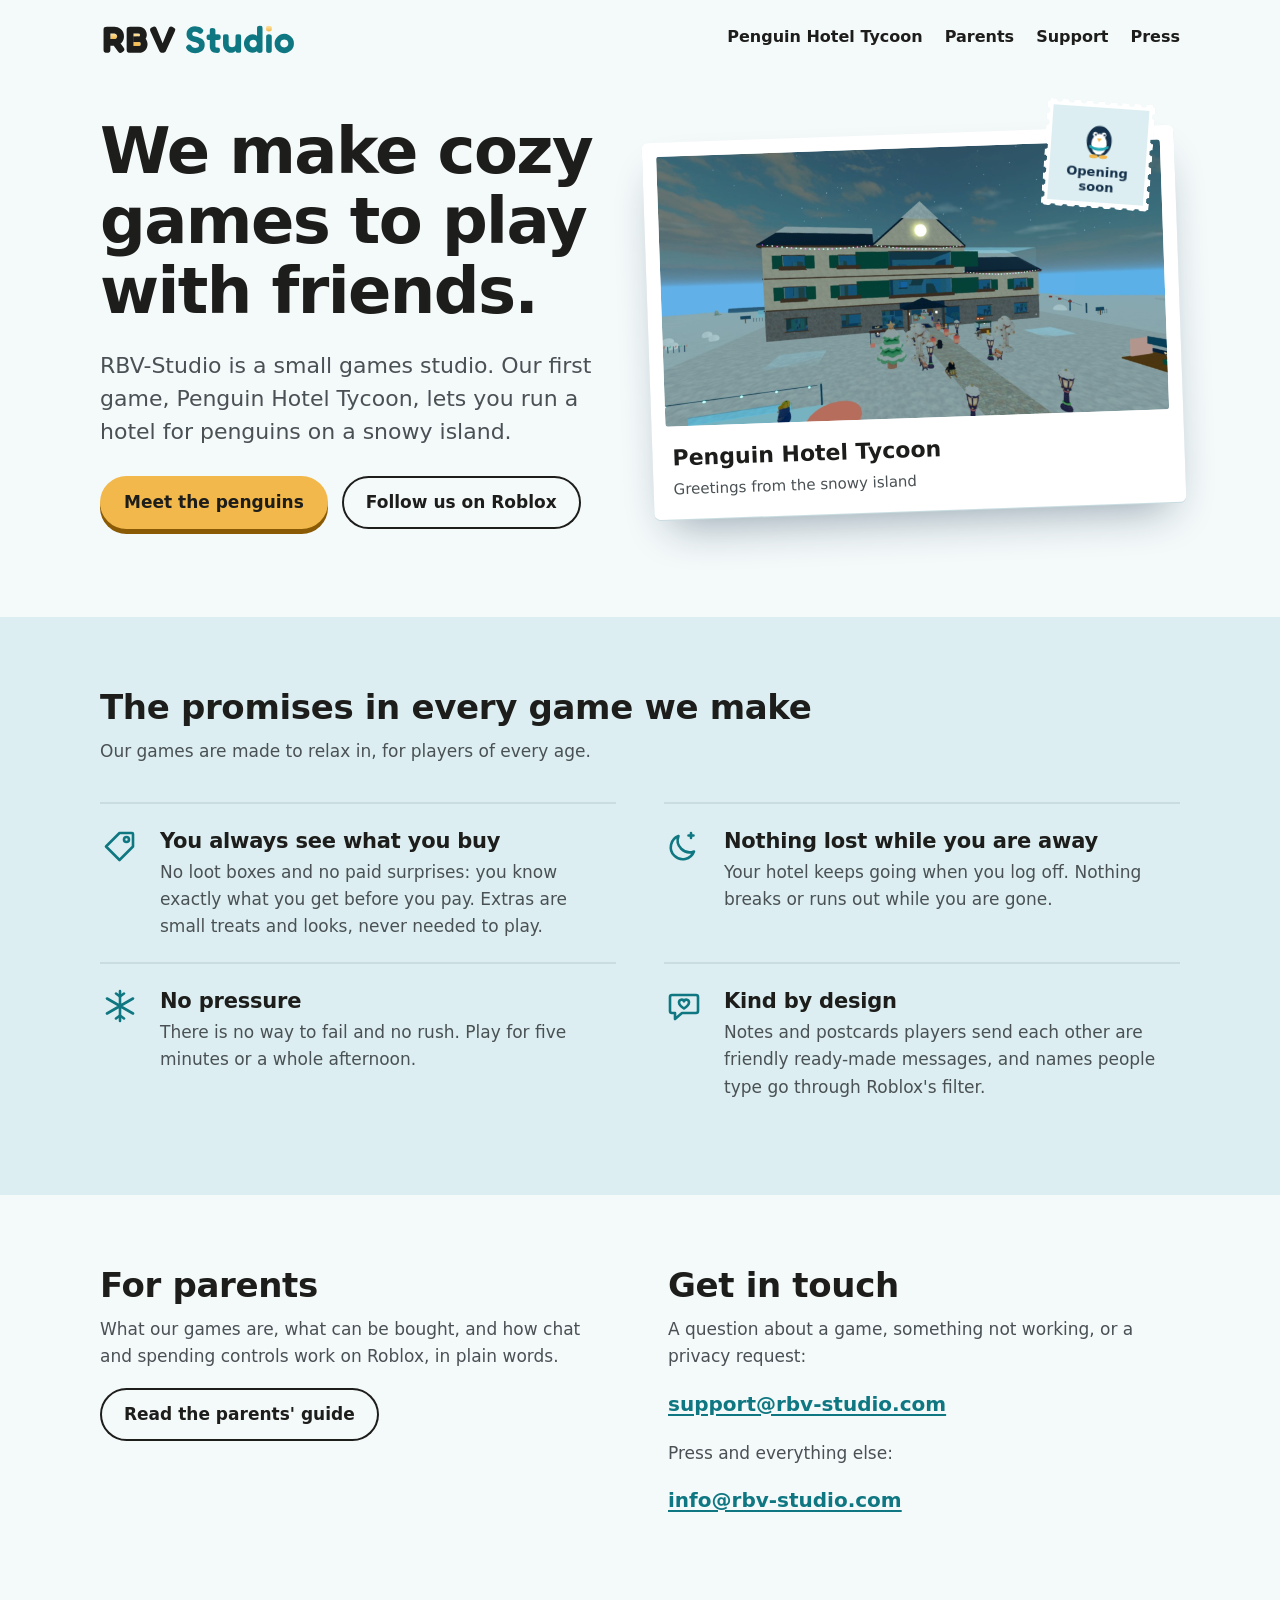
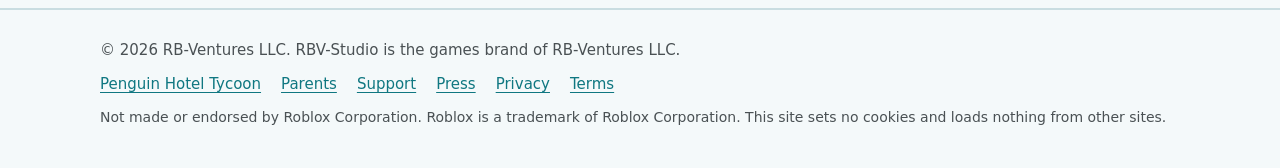
==== commit ca42d7c5: "A new RBV-Studio logo: the windows of R and B lit like a hotel at dusk; Roblox buttons follow the st" ====
--- a/index.html
+++ b/index.html
@@ -13,6 +13,7 @@
   <meta property="og:url" content="https://rbv-studio.com/">
   <meta property="og:type" content="website">
   <meta name="twitter:card" content="summary_large_image">
+  <link rel="icon" href="/assets/brand/mark.svg" type="image/svg+xml">
   <link rel="icon" href="/assets/favicon-32.png" type="image/png" sizes="32x32">
   <link rel="apple-touch-icon" href="/assets/apple-touch-icon.png">
   <link rel="manifest" href="/assets/site.webmanifest">
@@ -21,7 +22,7 @@
 <body>
   <header class="top">
     <div class="wrap">
-      <a class="brand" href="/"><img src="/assets/weblogo.png" alt="RBV-Studio" width="655" height="448"></a>
+      <a class="brand" href="/"><img src="/assets/brand/wordmark.svg" alt="RBV-Studio" width="633" height="122"></a>
       <nav aria-label="Main">
         <a href="/penguin-hotel-tycoon/">Penguin Hotel Tycoon</a>
         <a href="/parents/">Parents</a>
@@ -39,9 +40,8 @@
           <p class="lede">RBV-Studio is a small games studio. Our first game, Penguin Hotel Tycoon, lets you run a hotel for penguins on a snowy island.</p>
           <div class="actions">
             <a class="button" href="/penguin-hotel-tycoon/">Meet the penguins</a>
-            <a class="button quiet js-play" href="https://www.roblox.com/games/127537773195960/Penguin-Hotel-Tycoon" rel="noopener">
-              <span class="when-live">Play free on Roblox</span><span class="when-soon">See it on Roblox</span>
-            </a>
+            <a class="button quiet when-live" href="https://www.roblox.com/games/127537773195960/Penguin-Hotel-Tycoon" rel="noopener">Play free on Roblox</a>
+            <a class="button quiet when-soon" href="https://www.roblox.com/communities/632041669/RBV-Studio" rel="noopener">Follow us on Roblox</a>
           </div>
         </div>
         <a class="postcard" href="/penguin-hotel-tycoon/" aria-label="Penguin Hotel Tycoon: about the game">
--- a/assets/site.css
+++ b/assets/site.css
@@ -46,7 +46,7 @@
 .top { padding: 18px 0; }
 .top .wrap { display: flex; align-items: center; gap: 24px; flex-wrap: wrap; }
 .brand { display: block; line-height: 0; }
-.brand img { height: 46px; width: auto; }
+.brand img { height: 38px; width: auto; }
 .top nav { margin-left: auto; display: flex; gap: 6px 22px; flex-wrap: wrap; font-family: var(--round); font-weight: 700; font-size: 16px; }
 .top nav a { color: var(--ink); text-decoration: none; padding: 6px 0; border-bottom: 2px solid transparent; }
 .top nav a:hover, .top nav a[aria-current="page"] { border-bottom-color: var(--teal); }
@@ -132,10 +132,15 @@
 .facts dd { margin: 0; color: var(--ink-soft); }
 .prose .downloads, .downloads { list-style: none; padding: 0; display: grid; grid-template-columns: repeat(auto-fill, minmax(220px, 1fr)); gap: 18px; }
 .downloads li { margin: 0; }
-.downloads a { display: block; text-decoration: none; color: var(--ink); background: var(--frost); padding: 10px; border-radius: 6px; box-shadow: 0 1px 0 var(--rule); }
-.downloads a:hover { box-shadow: 0 0 0 2px var(--teal); }
+.downloads > li > a { display: block; text-decoration: none; color: var(--ink); background: var(--frost); padding: 10px; border-radius: 6px; box-shadow: 0 1px 0 var(--rule); }
+.downloads > li > a:hover { box-shadow: 0 0 0 2px var(--teal); }
 .downloads img { aspect-ratio: 16 / 10; object-fit: contain; background: var(--ice); border-radius: 3px; width: 100%; }
 .downloads span { display: block; padding: 8px 4px 2px; font-weight: 700; font-size: 15px; }
+.downloads li.file { background: var(--frost); padding: 10px; border-radius: 6px; box-shadow: 0 1px 0 var(--rule); }
+.downloads li.file a.pic { padding: 0; box-shadow: none; background: none; }
+.downloads li.file a.pic:hover img { outline: 2px solid var(--teal); }
+.downloads li.file p { margin: 0; padding: 8px 4px 2px; font-size: 15px; }
+.downloads a.on-dark img { background: var(--night); }
 
 /* footer */
 footer.foot { border-top: 2px solid var(--rule); padding: 28px 0 40px; font-size: 15px; color: var(--ink-soft); }
@@ -158,7 +163,7 @@
 @media (max-width: 560px) {
   .top .wrap { gap: 12px; }
   .top nav { margin-left: 0; width: 100%; gap: 4px 18px; font-size: 15px; }
-  .brand img { height: 40px; }
+  .brand img { height: 32px; }
   .postcard { transform: rotate(-1deg); padding: 10px 10px 14px; }
   .stamp { width: 96px; top: -22px; right: 12px; font-size: 12px; }
   .stamp svg { width: 38px; height: 38px; }
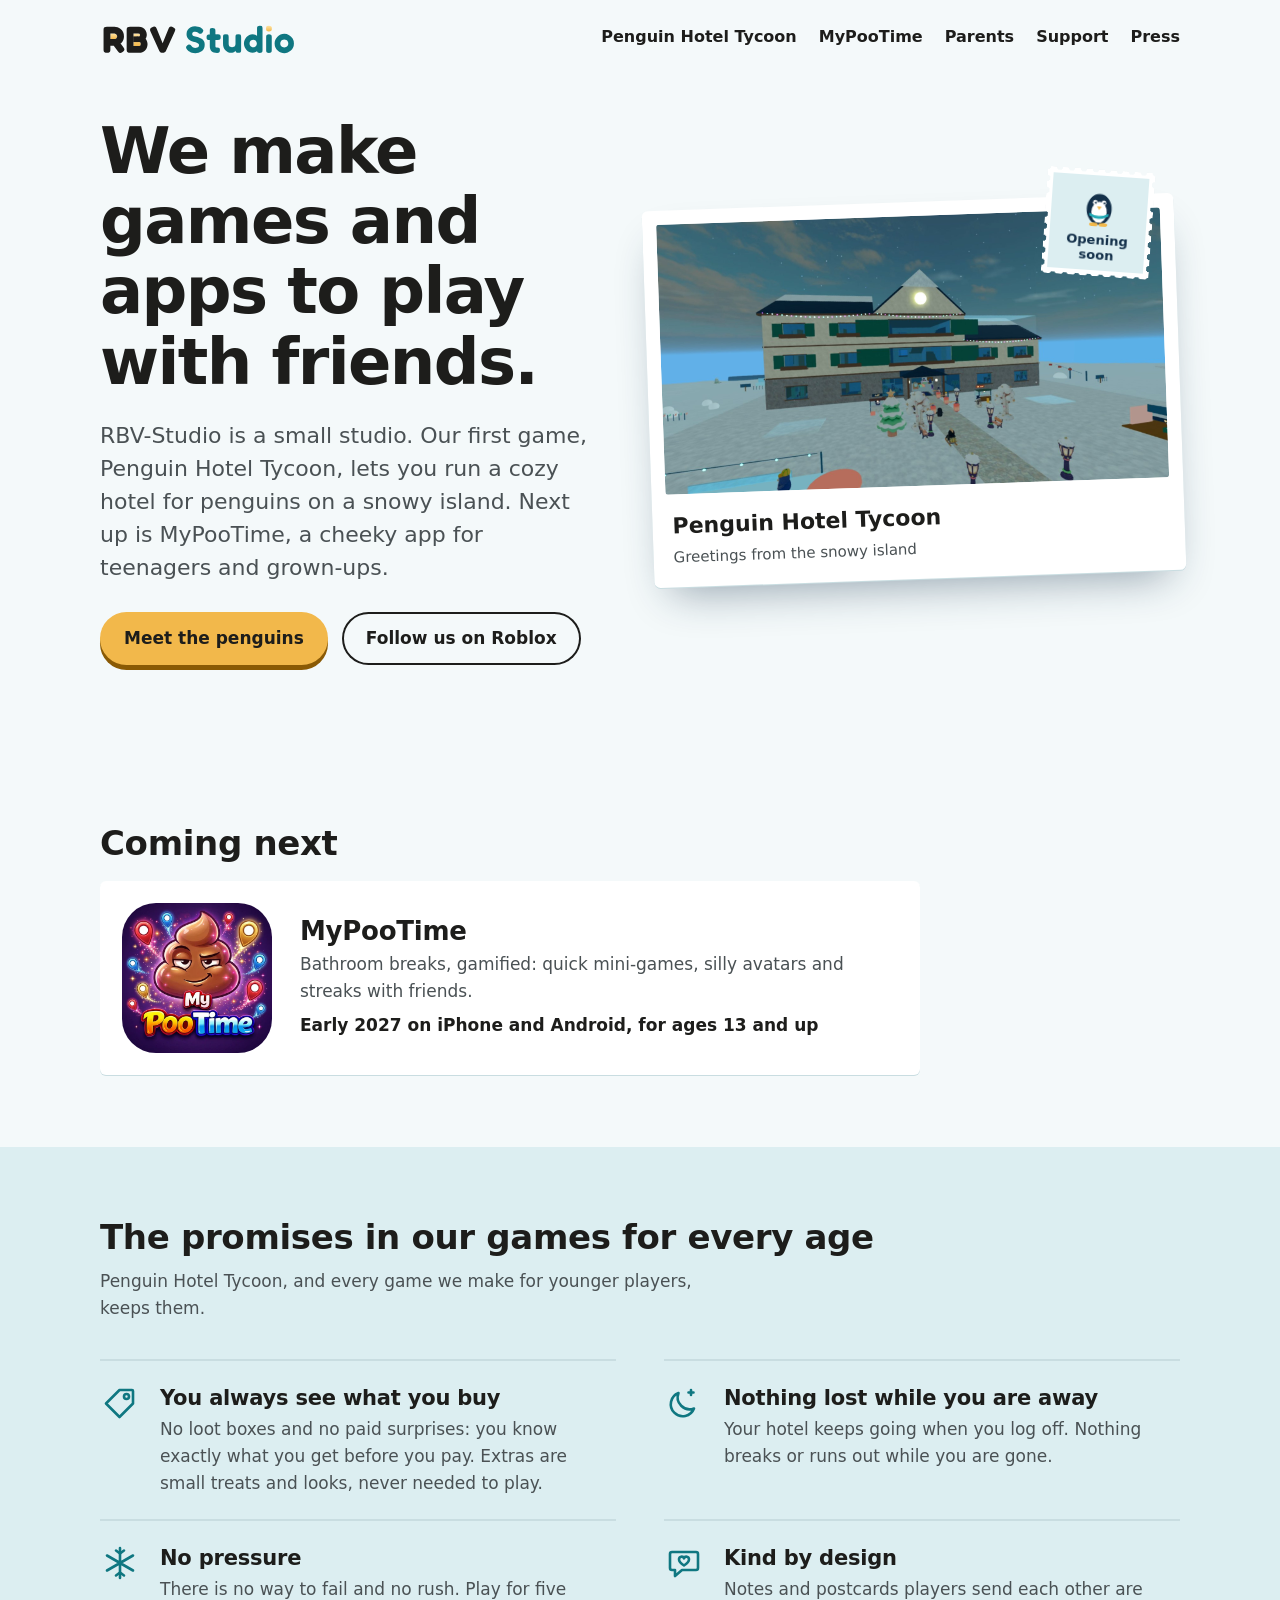
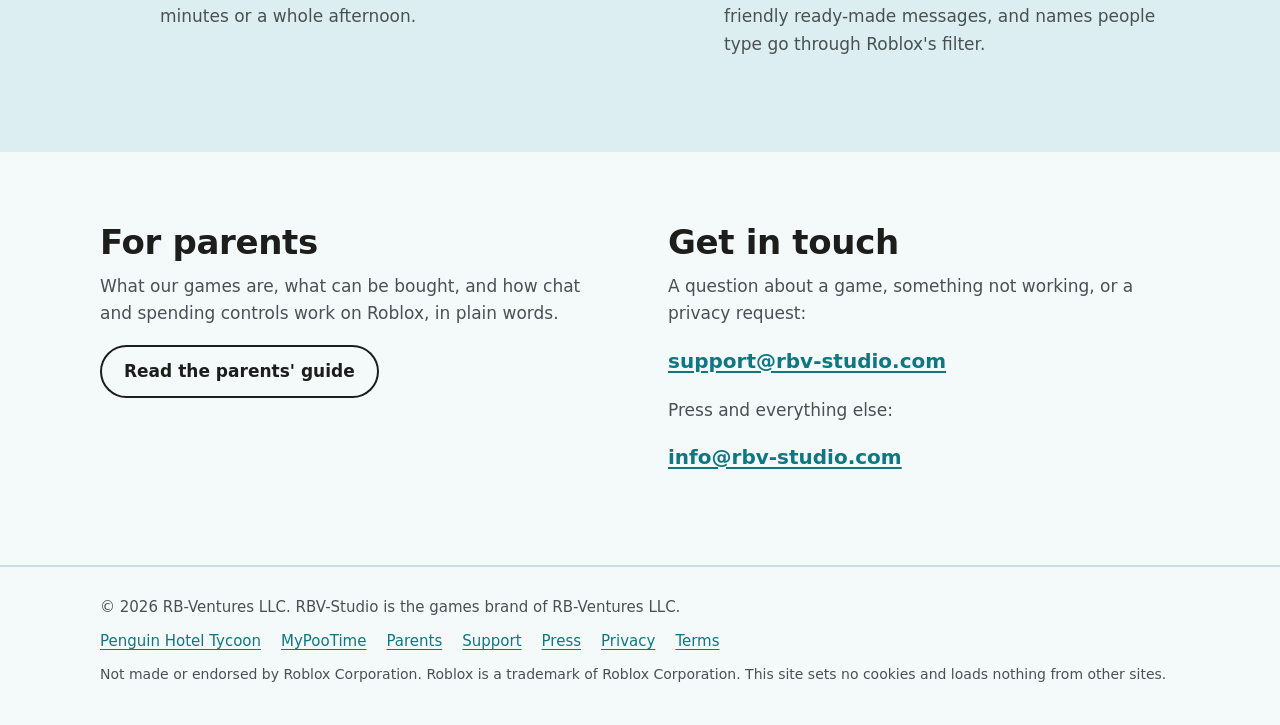
==== commit c34ce542: "MyPooTime joins the site; the studio makes games and apps; Penguin Hotel Tycoon launches free, witho" ====
--- a/index.html
+++ b/index.html
@@ -3,12 +3,12 @@
 <head>
   <meta charset="utf-8">
   <meta name="viewport" content="width=device-width, initial-scale=1">
-  <title>RBV-Studio — cozy games to play together</title>
-  <meta name="description" content="RBV-Studio makes cozy games to play with friends. Our first game, Penguin Hotel Tycoon, is coming to Roblox.">
+  <title>RBV-Studio — games and apps to play with friends</title>
+  <meta name="description" content="RBV-Studio makes games and apps to play with friends: Penguin Hotel Tycoon on Roblox, and MyPooTime for phones in early 2027.">
   <meta name="theme-color" content="#f4f9fa">
   <link rel="canonical" href="https://rbv-studio.com/">
   <meta property="og:title" content="RBV-Studio">
-  <meta property="og:description" content="Cozy games to play together. Our first game, Penguin Hotel Tycoon, is coming to Roblox.">
+  <meta property="og:description" content="Games and apps to play with friends: Penguin Hotel Tycoon on Roblox, and MyPooTime for phones in early 2027.">
   <meta property="og:image" content="https://rbv-studio.com/penguin-hotel-tycoon/img/hotel-dusk.jpg">
   <meta property="og:url" content="https://rbv-studio.com/">
   <meta property="og:type" content="website">
@@ -25,6 +25,7 @@
       <a class="brand" href="/"><img src="/assets/brand/wordmark.svg" alt="RBV-Studio" width="633" height="122"></a>
       <nav aria-label="Main">
         <a href="/penguin-hotel-tycoon/">Penguin Hotel Tycoon</a>
+        <a href="/mypootime/">MyPooTime</a>
         <a href="/parents/">Parents</a>
         <a href="/support/">Support</a>
         <a href="/press/">Press</a>
@@ -36,8 +37,8 @@
     <section class="hero">
       <div class="wrap">
         <div>
-          <h1>We make cozy games to play with friends.</h1>
-          <p class="lede">RBV-Studio is a small games studio. Our first game, Penguin Hotel Tycoon, lets you run a hotel for penguins on a snowy island.</p>
+          <h1>We make games and apps to play with friends.</h1>
+          <p class="lede">RBV-Studio is a small studio. Our first game, Penguin Hotel Tycoon, lets you run a cozy hotel for penguins on a snowy island. Next up is MyPooTime, a cheeky app for teenagers and grown-ups.</p>
           <div class="actions">
             <a class="button" href="/penguin-hotel-tycoon/">Meet the penguins</a>
             <a class="button quiet when-live" href="https://www.roblox.com/games/127537773195960/Penguin-Hotel-Tycoon" rel="noopener">Play free on Roblox</a>
@@ -57,10 +58,24 @@
       </div>
     </section>
 
+    <section class="band next-band">
+      <div class="wrap">
+        <h2>Coming next</h2>
+        <a class="next" href="/mypootime/">
+          <img src="/mypootime/img/icon-512.webp" alt="" width="512" height="512">
+          <div>
+            <h3>MyPooTime</h3>
+            <p>Bathroom breaks, gamified: quick mini-games, silly avatars and streaks with friends.</p>
+            <p class="when">Early 2027 on iPhone and Android, for ages 13 and up</p>
+          </div>
+        </a>
+      </div>
+    </section>
+
     <section class="band ice">
       <div class="wrap">
-        <h2>The promises in every game we make</h2>
-        <p class="intro">Our games are made to relax in, for players of every age.</p>
+        <h2>The promises in our games for every age</h2>
+        <p class="intro">Penguin Hotel Tycoon, and every game we make for younger players, keeps them.</p>
         <ul class="promises">
           <li>
             <svg viewBox="0 0 40 40" fill="none" stroke="currentColor" stroke-width="2.6" stroke-linecap="round" stroke-linejoin="round" aria-hidden="true"><path d="M6 20.5 19.5 7H32a1 1 0 0 1 1 1v12.5L19.5 34z"/><circle cx="26.5" cy="13.5" r="2.5"/></svg>
@@ -105,6 +120,7 @@
       <span>© 2026 RB-Ventures LLC. RBV-Studio is the games brand of RB-Ventures LLC.</span>
       <nav aria-label="Footer">
         <a href="/penguin-hotel-tycoon/">Penguin Hotel Tycoon</a>
+        <a href="/mypootime/">MyPooTime</a>
         <a href="/parents/">Parents</a>
         <a href="/support/">Support</a>
         <a href="/press/">Press</a>
--- a/assets/site.css
+++ b/assets/site.css
@@ -98,6 +98,16 @@
 .stamp svg { width: 46px; height: 46px; margin: 0 auto 4px; display: block; }
 [data-live="false"] .when-live, [data-live="true"] .when-soon { display: none; }
 
+/* home: the next one */
+.next-band { padding-top: 8px; }
+.next { display: grid; grid-template-columns: 150px 1fr; gap: 28px; align-items: center; max-width: 820px; margin-top: 18px;
+  background: var(--frost); padding: 22px; border-radius: 6px; box-shadow: 0 1px 0 var(--rule); text-decoration: none; color: var(--ink); }
+.next:hover { color: var(--ink); box-shadow: 0 0 0 2px var(--teal); }
+.next img { width: 150px; height: 150px; border-radius: 34px; }
+.next h3 { font-size: 26px; margin-bottom: 6px; }
+.next p { margin: 0 0 6px; color: var(--ink-soft); }
+.next p.when { margin: 0; color: var(--ink); font-family: var(--round); font-weight: 750; }
+
 /* sections */
 .band { padding: 72px 0; }
 .band.ice { background: var(--ice); }
@@ -141,6 +151,8 @@
 .downloads li.file a.pic:hover img { outline: 2px solid var(--teal); }
 .downloads li.file p { margin: 0; padding: 8px 4px 2px; font-size: 15px; }
 .downloads a.on-dark img { background: var(--night); }
+.downloads.phones-kit { grid-template-columns: repeat(auto-fill, minmax(150px, 1fr)); }
+.downloads img.tall { aspect-ratio: 440 / 956; object-fit: cover; background: #160b36; }
 
 /* footer */
 footer.foot { border-top: 2px solid var(--rule); padding: 28px 0 40px; font-size: 15px; color: var(--ink-soft); }
@@ -157,6 +169,8 @@
   .hero { padding: 16px 0 64px; }
   .hero .wrap { grid-template-columns: 1fr; gap: 56px; }
   .promises, .split { grid-template-columns: 1fr; gap: 0 0; }
+  .next { grid-template-columns: 96px 1fr; gap: 18px; padding: 16px; }
+  .next img { width: 96px; height: 96px; border-radius: 24px; }
   .split { gap: 40px; }
   .band { padding: 56px 0; }
 }
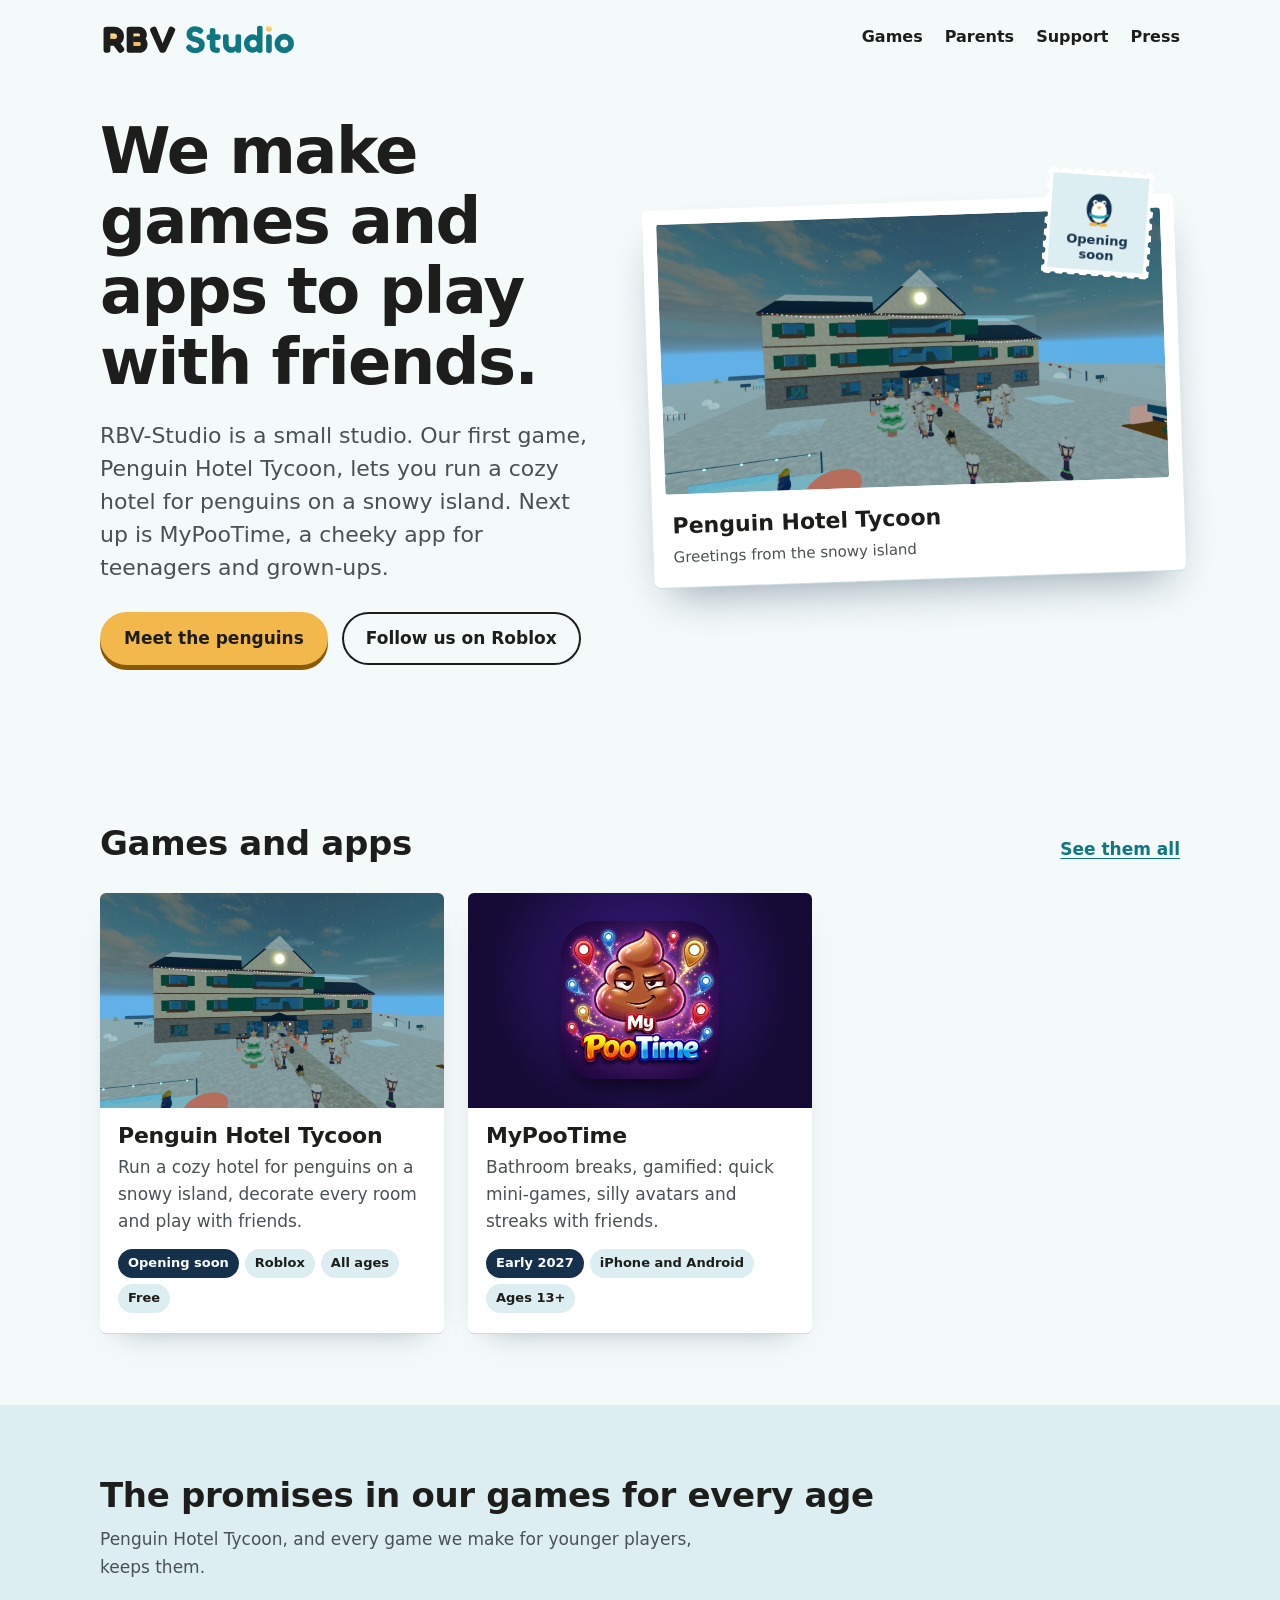
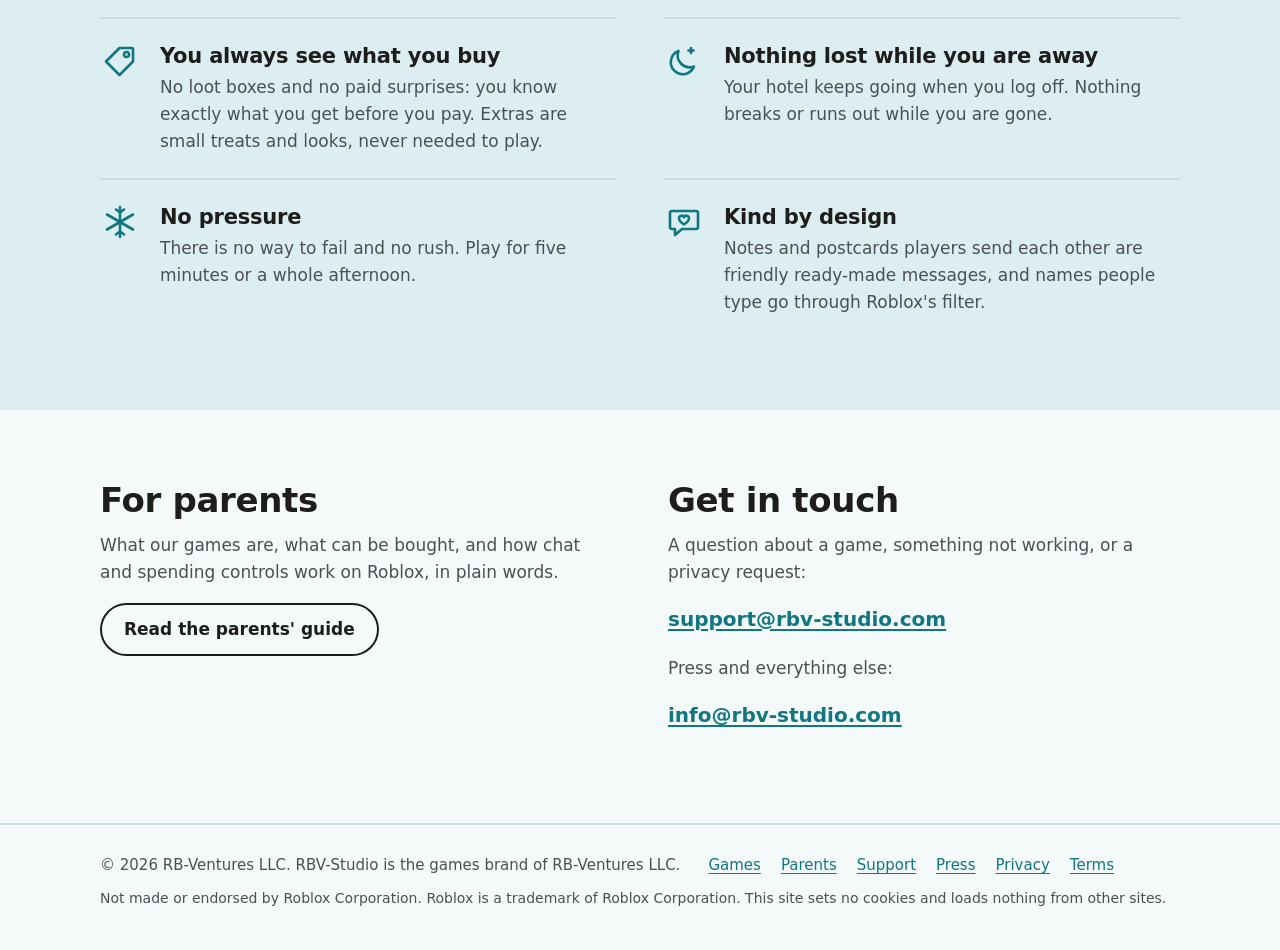
==== commit f17a70cd: "A Games page and a menu that scales: Games, Parents, Support, Press; MyPooTime's home screen and Poo" ====
--- a/index.html
+++ b/index.html
@@ -24,8 +24,7 @@
     <div class="wrap">
       <a class="brand" href="/"><img src="/assets/brand/wordmark.svg" alt="RBV-Studio" width="633" height="122"></a>
       <nav aria-label="Main">
-        <a href="/penguin-hotel-tycoon/">Penguin Hotel Tycoon</a>
-        <a href="/mypootime/">MyPooTime</a>
+        <a href="/games/">Games</a>
         <a href="/parents/">Parents</a>
         <a href="/support/">Support</a>
         <a href="/press/">Press</a>
@@ -58,17 +57,31 @@
       </div>
     </section>
 
-    <section class="band next-band">
+    <section class="band catalogue">
       <div class="wrap">
-        <h2>Coming next</h2>
-        <a class="next" href="/mypootime/">
-          <img src="/mypootime/img/icon-512.webp" alt="" width="512" height="512">
-          <div>
-            <h3>MyPooTime</h3>
-            <p>Bathroom breaks, gamified: quick mini-games, silly avatars and streaks with friends.</p>
-            <p class="when">Early 2027 on iPhone and Android, for ages 13 and up</p>
-          </div>
-        </a>
+        <div class="heading-row"><h2>Games and apps</h2><a href="/games/">See them all</a></div>
+        <ul class="cards">
+          <li class="card">
+            <a href="/penguin-hotel-tycoon/">
+              <div class="cover"><img class="photo" src="/penguin-hotel-tycoon/img/hotel-dusk.jpg" alt="" width="1600" height="858" loading="lazy"></div>
+              <div class="body">
+                <h3>Penguin Hotel Tycoon</h3>
+                <p class="line">Run a cozy hotel for penguins on a snowy island, decorate every room and play with friends.</p>
+                <div class="chips"><span class="status"><span class="when-soon">Opening soon</span><span class="when-live">Out now</span></span><span>Roblox</span><span>All ages</span><span>Free</span></div>
+              </div>
+            </a>
+          </li>
+          <li class="card">
+            <a href="/mypootime/">
+              <div class="cover mpt"><img class="icon" src="/mypootime/img/icon-512.webp" alt="" width="512" height="512" loading="lazy"></div>
+              <div class="body">
+                <h3>MyPooTime</h3>
+                <p class="line">Bathroom breaks, gamified: quick mini-games, silly avatars and streaks with friends.</p>
+                <div class="chips"><span class="status">Early 2027</span><span>iPhone and Android</span><span>Ages 13+</span></div>
+              </div>
+            </a>
+          </li>
+        </ul>
       </div>
     </section>
 
@@ -119,8 +132,7 @@
     <div class="wrap">
       <span>© 2026 RB-Ventures LLC. RBV-Studio is the games brand of RB-Ventures LLC.</span>
       <nav aria-label="Footer">
-        <a href="/penguin-hotel-tycoon/">Penguin Hotel Tycoon</a>
-        <a href="/mypootime/">MyPooTime</a>
+        <a href="/games/">Games</a>
         <a href="/parents/">Parents</a>
         <a href="/support/">Support</a>
         <a href="/press/">Press</a>
--- a/assets/site.css
+++ b/assets/site.css
@@ -98,15 +98,26 @@
 .stamp svg { width: 46px; height: 46px; margin: 0 auto 4px; display: block; }
 [data-live="false"] .when-live, [data-live="true"] .when-soon { display: none; }
 
-/* home: the next one */
-.next-band { padding-top: 8px; }
-.next { display: grid; grid-template-columns: 150px 1fr; gap: 28px; align-items: center; max-width: 820px; margin-top: 18px;
-  background: var(--frost); padding: 22px; border-radius: 6px; box-shadow: 0 1px 0 var(--rule); text-decoration: none; color: var(--ink); }
-.next:hover { color: var(--ink); box-shadow: 0 0 0 2px var(--teal); }
-.next img { width: 150px; height: 150px; border-radius: 34px; }
-.next h3 { font-size: 26px; margin-bottom: 6px; }
-.next p { margin: 0 0 6px; color: var(--ink-soft); }
-.next p.when { margin: 0; color: var(--ink); font-family: var(--round); font-weight: 750; }
+/* games and apps: one card each (home and /games/) */
+.catalogue { padding-top: 8px; }
+.heading-row { display: flex; align-items: baseline; justify-content: space-between; gap: 16px; flex-wrap: wrap; margin-bottom: 18px; }
+.heading-row a { font-family: var(--round); font-weight: 750; }
+.cards { list-style: none; margin: 0; padding: 0; display: grid; grid-template-columns: repeat(auto-fill, minmax(290px, 1fr)); gap: 24px; }
+.card { margin: 0; }
+.card > a { display: flex; flex-direction: column; height: 100%; overflow: hidden; background: var(--frost); border-radius: 6px;
+  box-shadow: 0 1px 0 var(--rule), 0 14px 30px -22px rgb(20 48 74 / .5); text-decoration: none; color: var(--ink); }
+.card > a:hover { color: var(--ink); box-shadow: 0 0 0 2px var(--teal); }
+.card .cover { display: grid; place-items: center; aspect-ratio: 16 / 10; overflow: hidden; background: var(--night); }
+.card .cover .photo { width: 100%; height: 100%; object-fit: cover; }
+.card .cover.mpt { background: radial-gradient(circle at 50% 40%, #3a1c86, #160b36 70%); }
+.card .cover .icon { width: 46%; height: auto; border-radius: 22%; box-shadow: 0 16px 30px -14px #000; }
+.card .body { display: block; padding: 16px 18px 20px; }
+.card h3 { font-size: 22px; margin: 0 0 6px; }
+.card .line { display: block; color: var(--ink-soft); margin: 0 0 14px; }
+.chips { display: flex; flex-wrap: wrap; gap: 6px; }
+.chips > span { padding: 4px 10px; border-radius: 999px; background: var(--ice); font-family: var(--round); font-weight: 750; font-size: 13px; }
+.chips > span.status { background: var(--night); color: #fff; }
+.page .more { margin-top: 32px; color: var(--ink-soft); }
 
 /* sections */
 .band { padding: 72px 0; }
@@ -169,8 +180,6 @@
   .hero { padding: 16px 0 64px; }
   .hero .wrap { grid-template-columns: 1fr; gap: 56px; }
   .promises, .split { grid-template-columns: 1fr; gap: 0 0; }
-  .next { grid-template-columns: 96px 1fr; gap: 18px; padding: 16px; }
-  .next img { width: 96px; height: 96px; border-radius: 24px; }
   .split { gap: 40px; }
   .band { padding: 56px 0; }
 }
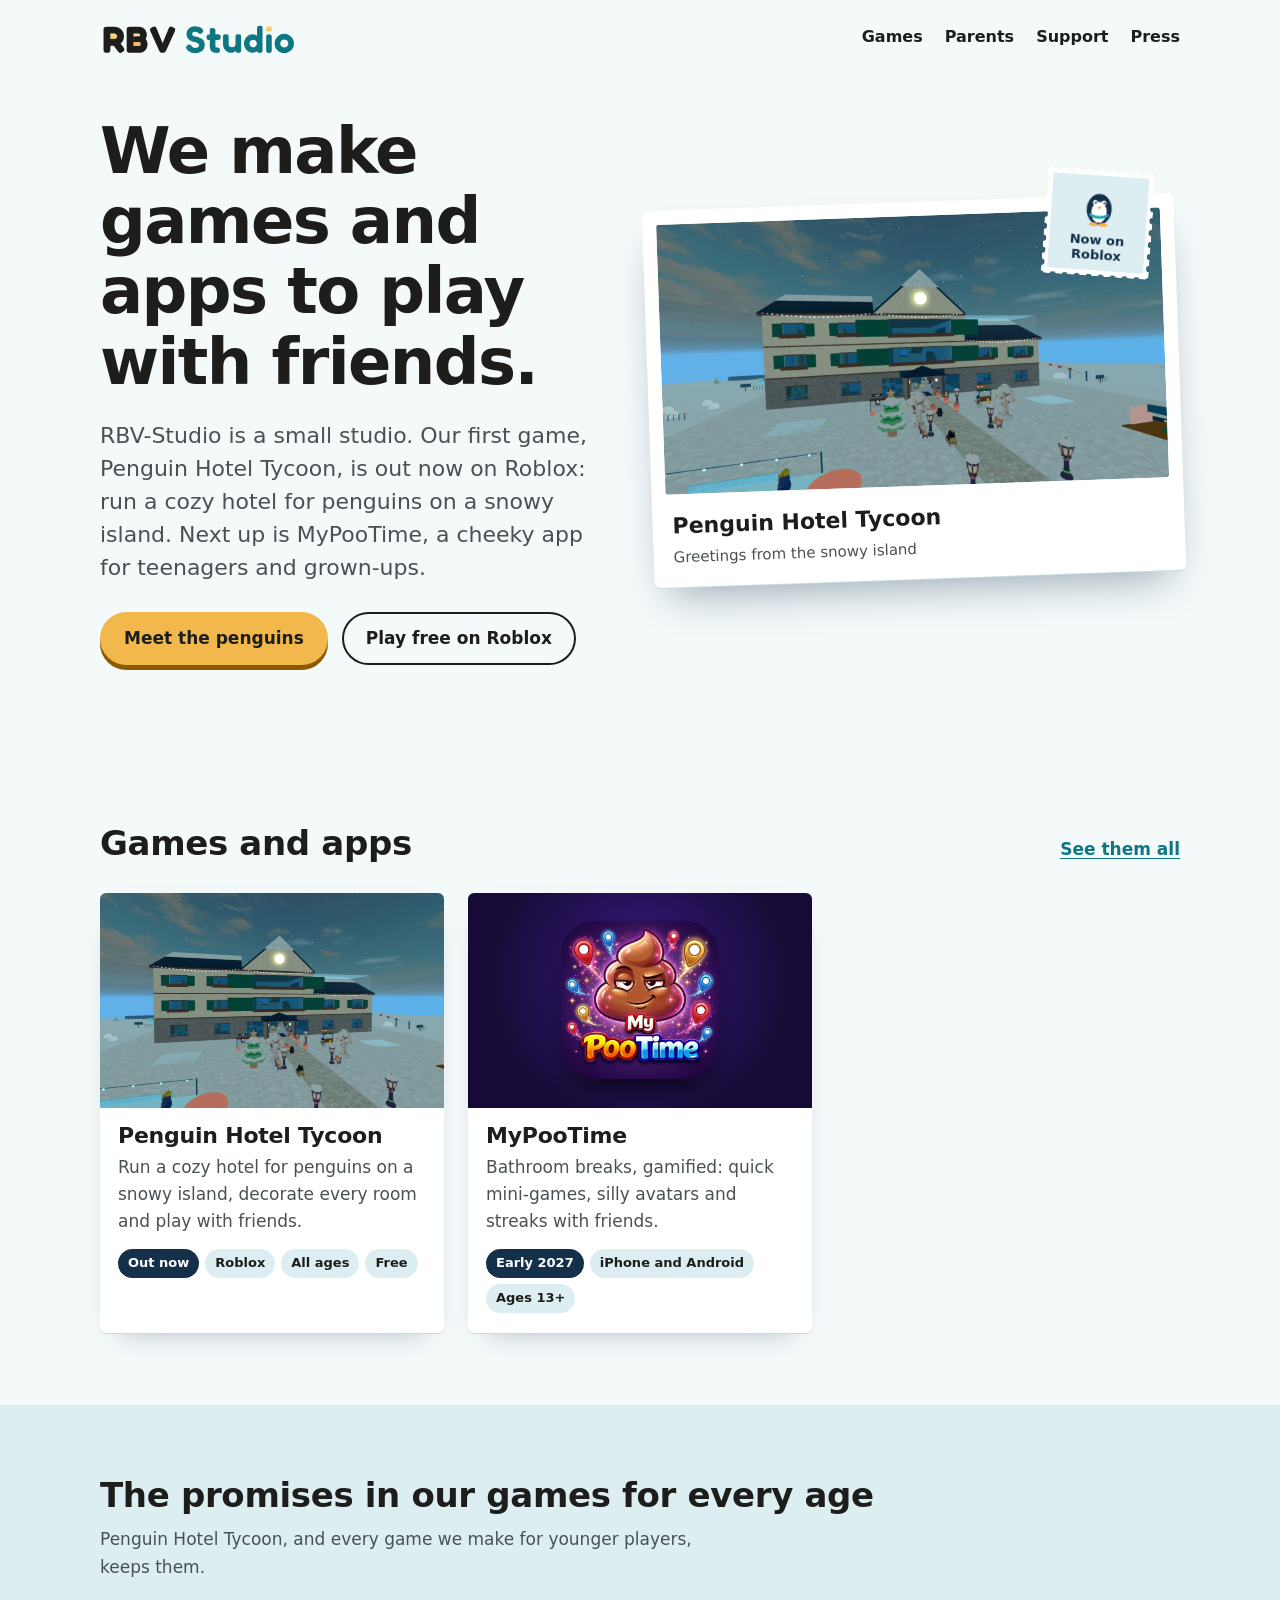
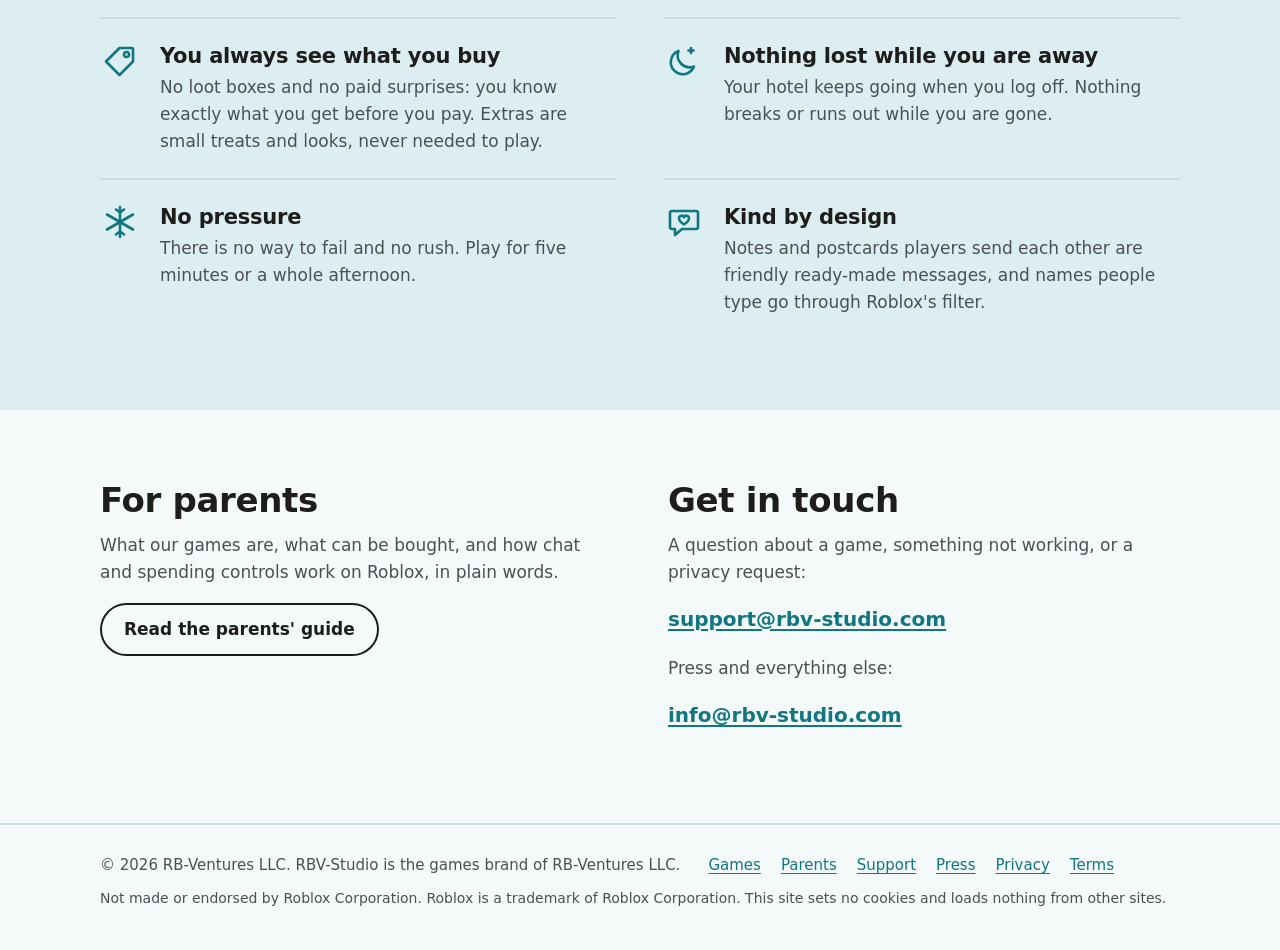
==== commit c9b11261: "Penguin Hotel Tycoon is published: the site says "Out now" and its buttons say "Play free on Roblox"" ====
--- a/index.html
+++ b/index.html
@@ -1,5 +1,5 @@
 <!doctype html>
-<html lang="en" data-live="false">
+<html lang="en" data-live="true">
 <head>
   <meta charset="utf-8">
   <meta name="viewport" content="width=device-width, initial-scale=1">
@@ -37,7 +37,7 @@
       <div class="wrap">
         <div>
           <h1>We make games and apps to play with friends.</h1>
-          <p class="lede">RBV-Studio is a small studio. Our first game, Penguin Hotel Tycoon, lets you run a cozy hotel for penguins on a snowy island. Next up is MyPooTime, a cheeky app for teenagers and grown-ups.</p>
+          <p class="lede">RBV-Studio is a small studio. Our first game, Penguin Hotel Tycoon, is out now on Roblox: run a cozy hotel for penguins on a snowy island. Next up is MyPooTime, a cheeky app for teenagers and grown-ups.</p>
           <div class="actions">
             <a class="button" href="/penguin-hotel-tycoon/">Meet the penguins</a>
             <a class="button quiet when-live" href="https://www.roblox.com/games/127537773195960/Penguin-Hotel-Tycoon" rel="noopener">Play free on Roblox</a>
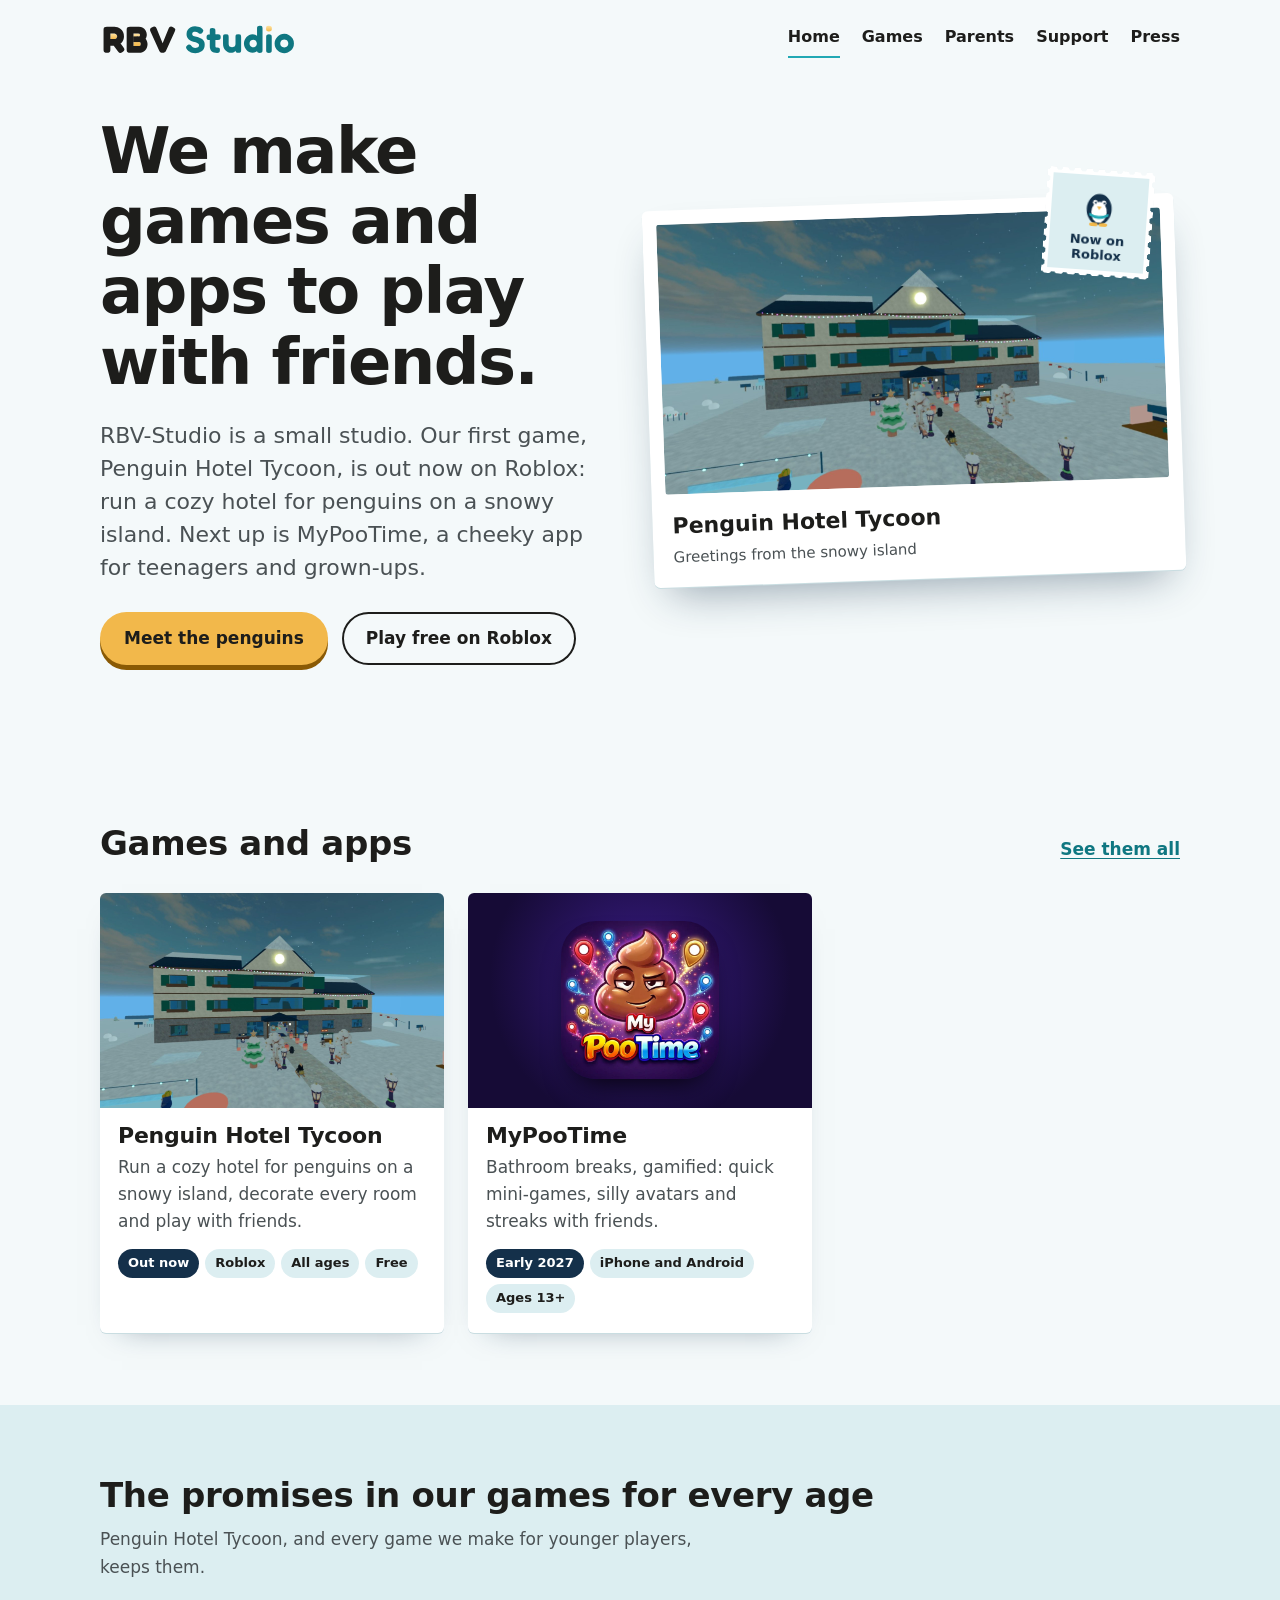
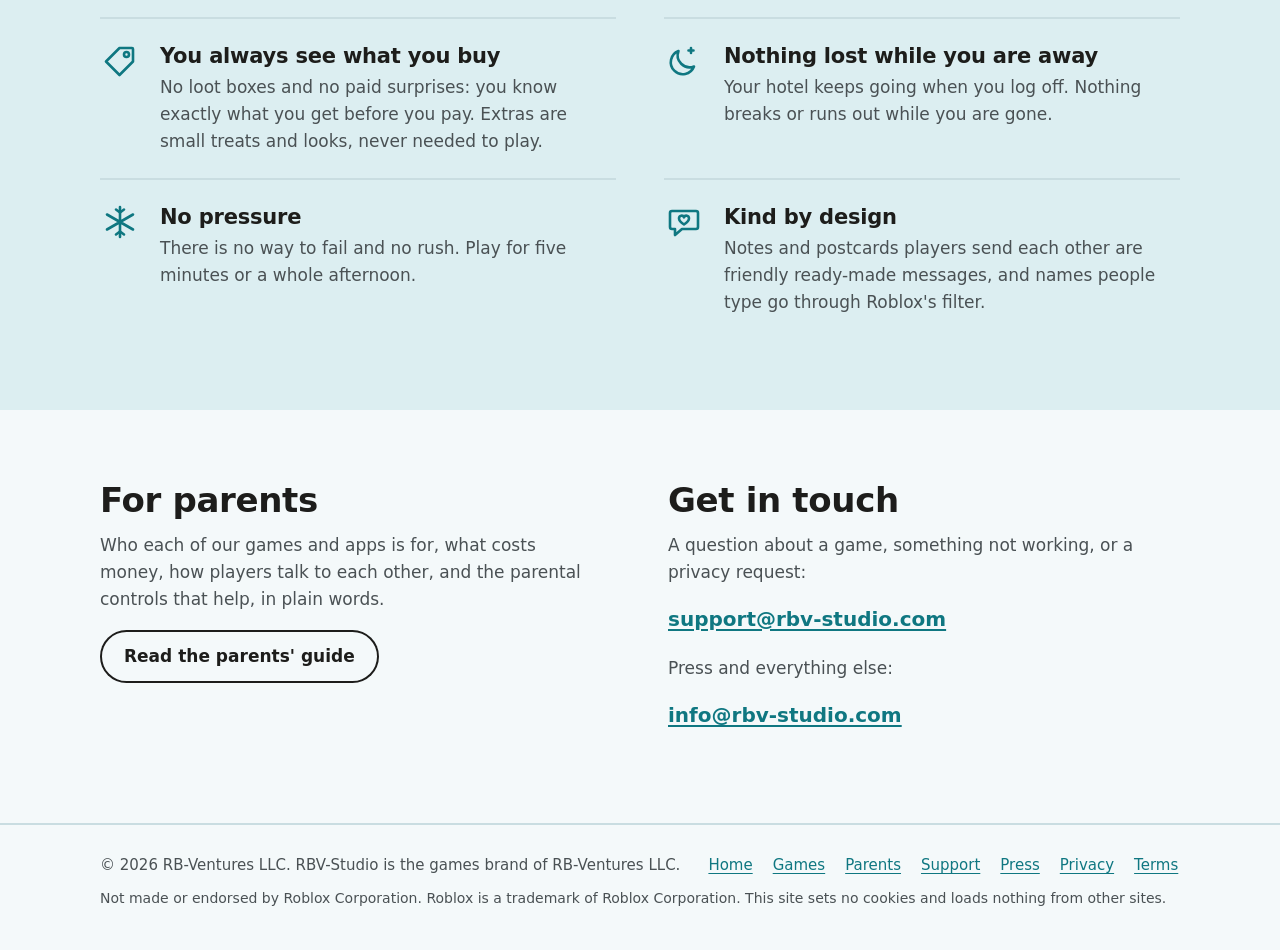
==== commit 62498878: "A screenshot viewer, swipeable galleries on phones, a parents' guide for every title, and Home in th" ====
--- a/index.html
+++ b/index.html
@@ -24,6 +24,7 @@
     <div class="wrap">
       <a class="brand" href="/"><img src="/assets/brand/wordmark.svg" alt="RBV-Studio" width="633" height="122"></a>
       <nav aria-label="Main">
+        <a href="/" aria-current="page">Home</a>
         <a href="/games/">Games</a>
         <a href="/parents/">Parents</a>
         <a href="/support/">Support</a>
@@ -114,7 +115,7 @@
       <div class="wrap split">
         <div>
           <h2>For parents</h2>
-          <p>What our games are, what can be bought, and how chat and spending controls work on Roblox, in plain words.</p>
+          <p>Who each of our games and apps is for, what costs money, how players talk to each other, and the parental controls that help, in plain words.</p>
           <a class="button quiet" href="/parents/">Read the parents' guide</a>
         </div>
         <div>
@@ -132,6 +133,7 @@
     <div class="wrap">
       <span>© 2026 RB-Ventures LLC. RBV-Studio is the games brand of RB-Ventures LLC.</span>
       <nav aria-label="Footer">
+        <a href="/">Home</a>
         <a href="/games/">Games</a>
         <a href="/parents/">Parents</a>
         <a href="/support/">Support</a>
--- a/assets/site.css
+++ b/assets/site.css
@@ -165,6 +165,21 @@
 .downloads.phones-kit { grid-template-columns: repeat(auto-fill, minmax(150px, 1fr)); }
 .downloads img.tall { aspect-ratio: 440 / 956; object-fit: cover; background: #160b36; }
 
+/* parents: one card per title */
+.glance-title { margin: 0 0 16px; font-size: 26px; }
+.glance { list-style: none; margin: 0 0 48px; padding: 0; display: grid; grid-template-columns: repeat(auto-fill, minmax(320px, 1fr)); gap: 20px; }
+.glance li { margin: 0; background: var(--frost); border-radius: 6px; padding: 20px 22px; box-shadow: 0 1px 0 var(--rule); }
+.glance h3 { font-size: 22px; margin: 0 0 8px; }
+.glance h3 a { color: var(--ink); text-decoration: none; }
+.glance h3 a:hover { text-decoration: underline; }
+.glance .age { display: inline-block; margin: 0 0 14px; padding: 4px 12px; border-radius: 999px; font-family: var(--round); font-weight: 800; font-size: 14px; }
+.glance .age.all { background: var(--ice); color: var(--teal-text); }
+.glance .age.teen { background: #160b36; color: #fff; }
+.glance dl { margin: 0; display: grid; grid-template-columns: 9.5em 1fr; gap: 8px 14px; }
+.glance dt { font-weight: 700; }
+.glance dd { margin: 0; color: var(--ink-soft); }
+@media (max-width: 560px) { .glance dl { grid-template-columns: 1fr; gap: 2px; } .glance dd { margin-bottom: 8px; } }
+
 /* footer */
 footer.foot { border-top: 2px solid var(--rule); padding: 28px 0 40px; font-size: 15px; color: var(--ink-soft); }
 footer.foot .wrap { display: flex; flex-wrap: wrap; gap: 10px 28px; align-items: baseline; }
